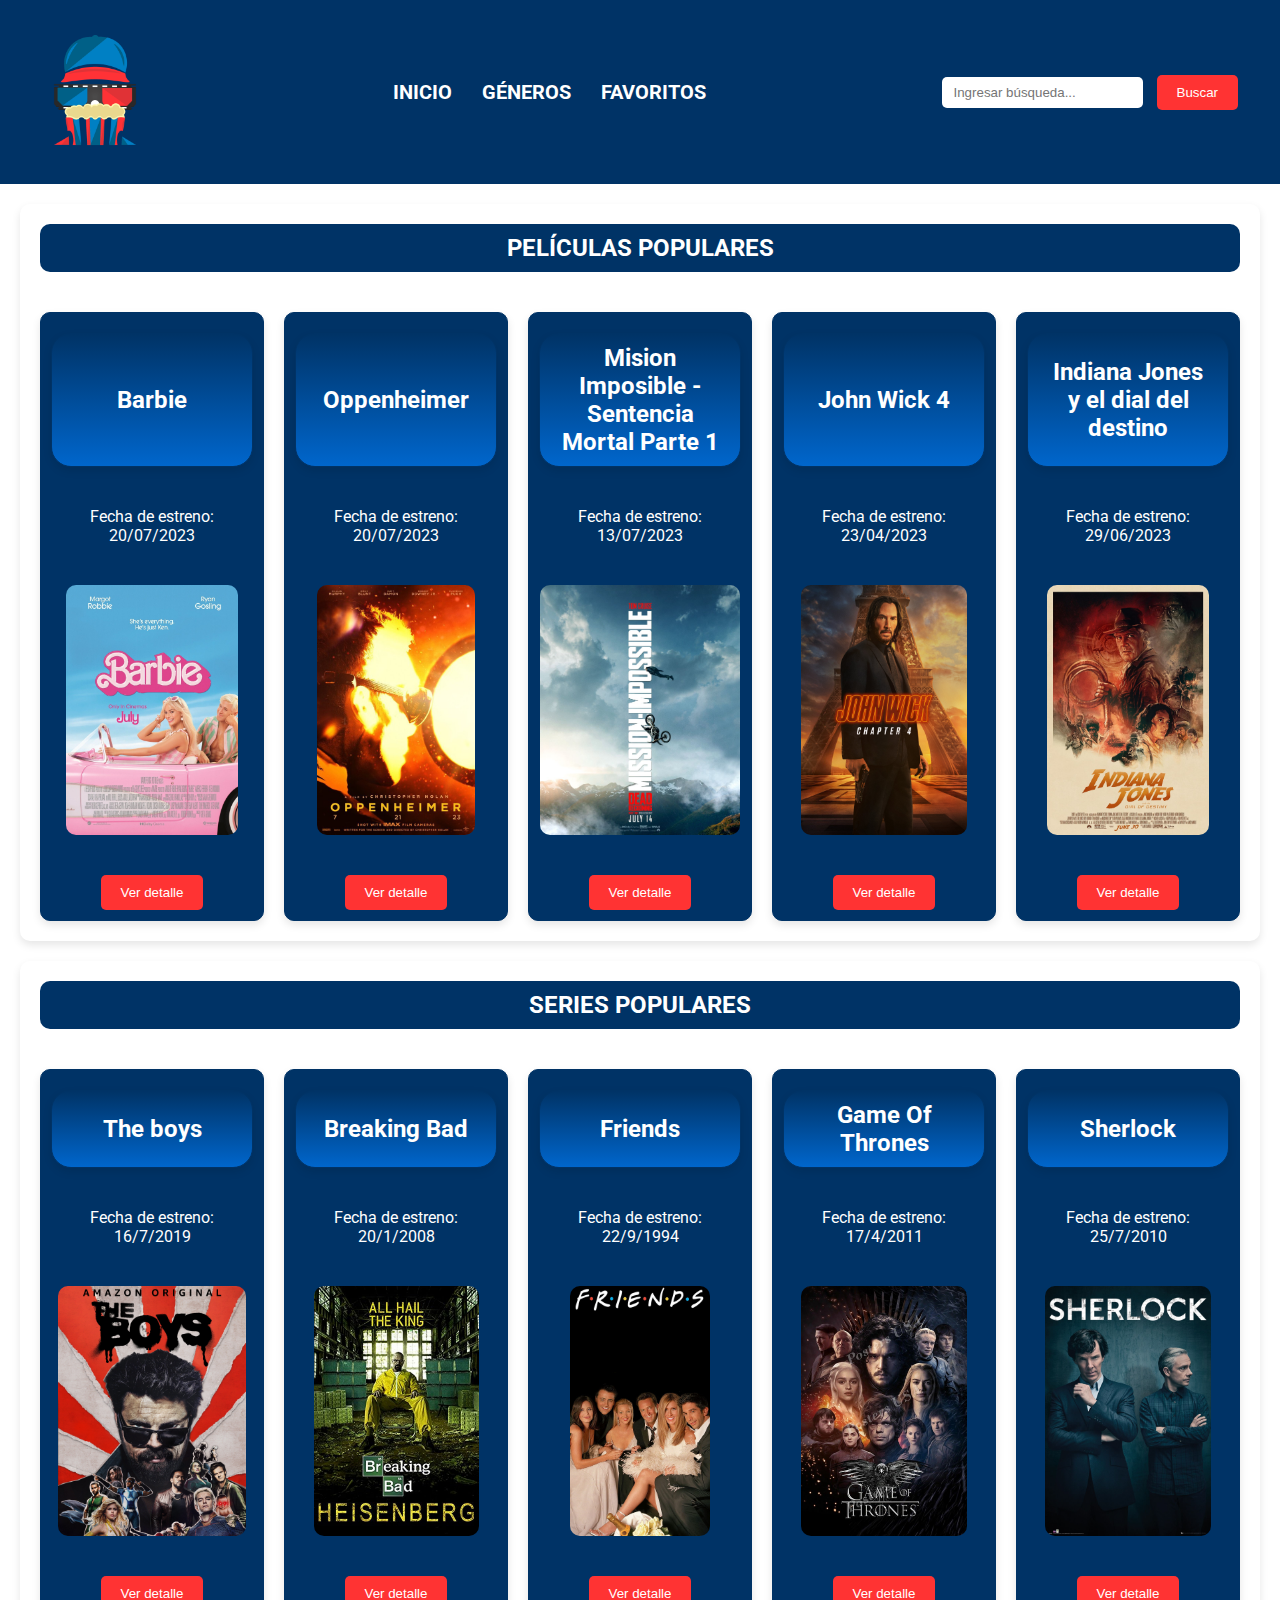
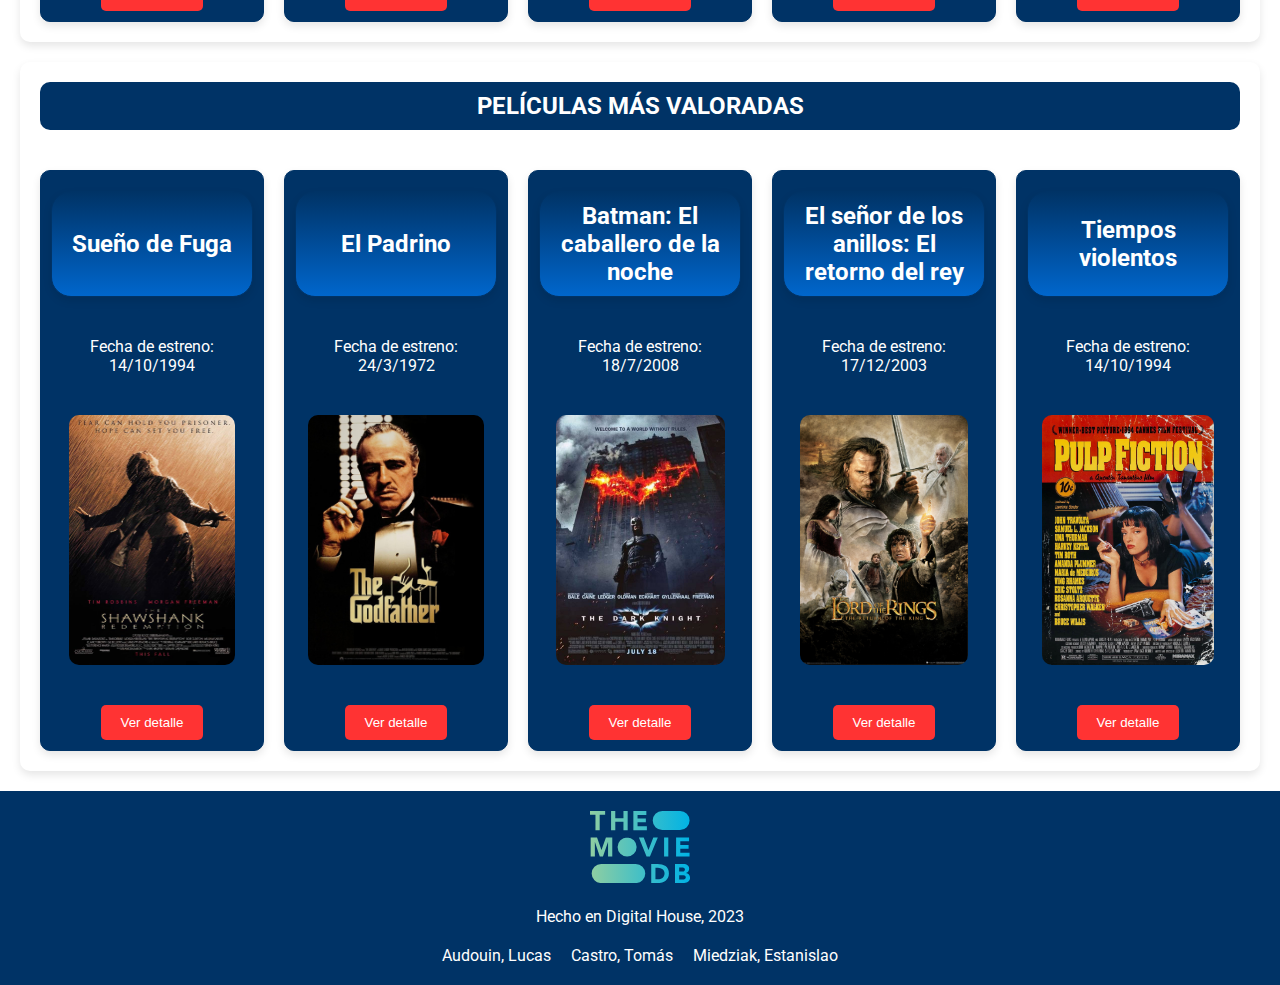
==== index.html @ f3db6121 "Meti el boton de busqueda adentro del form para que tenga funcionalidad" ====
<!DOCTYPE html>
<html lang="en">
<head>
    <meta charset="UTF-8">
    <meta name="viewport" content="width=device-width, initial-scale=1.0">
    <title>Inicio</title>
    <link rel="stylesheet" href="./css/styles.css">
    <link rel="preconnect" href="https://fonts.googleapis.com">
    <link rel="preconnect" href="https://fonts.gstatic.com" crossorigin>
    <link href="https://fonts.googleapis.com/css2?family=Arvo&family=Handjet&family=Open+Sans&family=Raleway:wght@400;700&family=Roboto:wght@300&family=Work+Sans&display=swap" rel="stylesheet">
    <link rel="preconnect" href="https://fonts.googleapis.com">
    <link rel="preconnect" href="https://fonts.gstatic.com" crossorigin>
    <link href="https://fonts.googleapis.com/css2?family=Arvo&family=Handjet&family=Open+Sans&family=Raleway:wght@400;700&family=Roboto:wght@300;700&family=Work+Sans&display=swap" rel="stylesheet">
</head>
<body>
    <header>
        <div class="encabezado">
            <div class="logo">
                <img src="./img/logolentes3d.png" alt="logo">
            </div>
            <div class="menu">
                <ul class="navegador">
                    <li><a href="index.html" class="categoria">INICIO</a></li>
                    <li><a href="genres.html" class="categoria">GÉNEROS</a></li>
                    <li><a href="favorite.html" class="categoria">FAVORITOS</a></li>
                </ul>
            </div>
            <div class="barrabusqueda">
                <form action="search-results.html"><input type="text" name="busqueda" placeholder="Ingresar búsqueda...">
                    <button type="submit" class="boton">Buscar</button>
                </form>
            </div>
        </div>
    </header>
    <main>
        <div class="contenedormain">
            <div class="box">
                <h2>PELÍCULAS POPULARES</h2>
                <div class="container">
                <article class="peli one">
                    <h3 class="titulo peli">Barbie</h3>
                    <p>Fecha de estreno: 20/07/2023</p>
                    <img src="./img/barbie poster.jpg" alt="Barbie" class="pelimg">
                    <a href="detail-movie.html"><button type="submit" class="boton">Ver detalle</button></a>
                </article>
                <article class="peli two">
                    <h3 class="titulo peli">Oppenheimer</h3>
                    <p>Fecha de estreno: 20/07/2023</p>
                    <img src="./img/oppenheimer.jpeg" alt="Oppenheimer" class="pelimg">
                    <a href="detail-movie.html"><button type="submit" class="boton">Ver detalle</button></a>
                </article>
                <article class="peli three">
                    <h3 class="titulo peli">Mision Imposible - Sentencia Mortal Parte 1</h3>
                    <p>Fecha de estreno: 13/07/2023</p>
                    <img src="./img/mision imposible.jpg" alt="Mision Imposible" class="pelimg">
                    <a href="detail-movie.html"><button type="submit" class="boton">Ver detalle</button></a>
                </article>
                <article class="peli four">
                    <h3 class="titulo peli">John Wick 4</h3>
                    <p>Fecha de estreno: 23/04/2023</p>
                    <img src="./img/john wick 4.jpg" alt="John Wick" class="pelimg">
                    <a href="detail-movie.html"><button type="submit" class="boton">Ver detalle</button></a>
                </article>
                <article class="peli five">
                    <h3 class="titulo peli">Indiana Jones y el dial del destino</h3>
                    <p>Fecha de estreno: 29/06/2023</p>
                    <img src="./img/indy jpd.jpg" alt="Indiana Jones" class="pelimg">
                    <a href="detail-movie.html"><button type="submit" class="boton">Ver detalle</button></a>
                </article>
                </div>
            </div>

            <div class="box">
                <h2>SERIES POPULARES</h2>
                <div class="container">
                <article class="serie one">
                    <h3 class="titulo serie">The boys </h3>
                    <p>Fecha de estreno: 16/7/2019</p>
                    <img src="./img/the_boys.jpg" alt="The Boys" class="pelimg">
                    <a href="detail-movie.html"><button type="submit" class="boton">Ver detalle</button></a>
                </article>
                <article class="serie two">
                    <h3 class="titulo serie">Breaking Bad</h3>
                    <p>Fecha de estreno: 20/1/2008</p>
                    <img src="./img/breaking_bad.jpg" alt="Breaking Bad" class="pelimg">
                    <a href="detail-serie.html"><button type="submit" class="boton">Ver detalle</button></a>
                </article>
                <article class="serie three">
                    <h3 class="titulo serie">Friends</h3>
                    <p>Fecha de estreno: 22/9/1994</p>
                    <img src="./img/friends.jpg" alt="Friends" class="pelimg">
                    <a href="detail-serie.html"><button type="submit" class="boton">Ver detalle</button></a>
                </article>
                <article class="serie four">
                    <h3 class="titulo serie">Game Of Thrones</h3>
                    <p>Fecha de estreno: 17/4/2011</p>
                    <img src="./img/game_of_thrones.jpg" alt="Game Of Thrones" class="pelimg">
                    <a href="detail-serie.html"><button type="submit" class="boton">Ver detalle</button></a>
                </article>
                <article class="serie five">
                    <h3 class="titulo serie">Sherlock</h3>
                    <p>Fecha de estreno: 25/7/2010</p>
                    <img src="./img/sherlock.jpg" alt="Sherlock" class="pelimg">
                    <a href="detail-serie.html"><button type="submit" class="boton">Ver detalle</button></a>
                </article>
                </div>
            </div>
            <div class="box pvaloradas">
                <h2>PELÍCULAS MÁS VALORADAS</h2>
                <div class="container">
                <article class="peli one">
                    <h3 class="titulo peli">Sueño de Fuga</h3>
                    <p>Fecha de estreno: 14/10/1994</p>
                    <img src="./img/shawshank.jpg" alt="Sueño de Fuga" class="pelimg">
                    <a href="detail-movie.html"><button type="submit" class="boton">Ver detalle</button></a>
                </article>
                <article class="peli two">
                    <h3 class="titulo peli">El Padrino</h3>
                    <p>Fecha de estreno: 24/3/1972</p>
                    <img src="./img/godfather.jpg" alt="El Padrino" class="pelimg">
                    <a href="detail-movie.html"><button type="submit" class="boton">Ver detalle</button></a>
                </article>
                <article class="peli three">
                    <h3 class="titulo peli">Batman: El caballero de la noche</h3>
                    <p>Fecha de estreno: 18/7/2008</p>
                    <img src="./img/batman_.jpg" alt="Batman: El caballero de la noche" class="pelimg">
                    <a href="detail-movie.html"><button type="submit" class="boton">Ver detalle</button></a>
                </article>
                <article class="peli four">
                    <h3 class="titulo peli">El señor de los anillos: El retorno del rey</h3>
                    <p>Fecha de estreno: 17/12/2003</p>
                    <img src="./img/the-lord-of-the-rings.jpg" alt="El señor de los anillos: El retorno del rey" class="pelimg">
                    <a href="detail-movie.html"><button type="submit" class="boton">Ver detalle</button></a>
                </article>
                <article class="peli five">
                    <h3 class="titulo peli">Tiempos violentos</h3>
                    <p>Fecha de estreno: 14/10/1994</p>
                    <img src="./img/pulp fiction.jpg" alt="Tiempos Violentos" class="pelimg">
                    <a href="detail-movie.html"><button type="submit" class="boton">Ver detalle</button></a>
                </article>
                </div>
            </div>
        </div>
    </main>
    <footer>
        <div class="contenedorfooter">
            <svg width="100" xmlns="http://www.w3.org/2000/svg" xmlns:xlink="http://www.w3.org/1999/xlink" viewBox="0 0 185.04 133.4">
                <defs><style>.cls-1{fill:url(#linear-gradient);}</style><linearGradient id="linear-gradient" y1="66.7" x2="185.04" y2="66.7" gradientUnits="userSpaceOnUse"><stop offset="0" stop-color="#90cea1"/><stop offset="0.56" stop-color="#3cbec9"/><stop offset="1" stop-color="#00b3e5"/></linearGradient></defs><title>Asset 4</title><g id="Layer_2" data-name="Layer 2"><g id="Layer_1-2" data-name="Layer 1"><path class="cls-1" d="M51.06,66.7h0A17.67,17.67,0,0,1,68.73,49h-.1A17.67,17.67,0,0,1,86.3,66.7h0A17.67,17.67,0,0,1,68.63,84.37h.1A17.67,17.67,0,0,1,51.06,66.7Zm82.67-31.33h32.9A17.67,17.67,0,0,0,184.3,17.7h0A17.67,17.67,0,0,0,166.63,0h-32.9A17.67,17.67,0,0,0,116.06,17.7h0A17.67,17.67,0,0,0,133.73,35.37Zm-113,98h63.9A17.67,17.67,0,0,0,102.3,115.7h0A17.67,17.67,0,0,0,84.63,98H20.73A17.67,17.67,0,0,0,3.06,115.7h0A17.67,17.67,0,0,0,20.73,133.37Zm83.92-49h6.25L125.5,49h-8.35l-8.9,23.2h-.1L99.4,49H90.5Zm32.45,0h7.8V49h-7.8Zm22.2,0h24.95V77.2H167.1V70h15.35V62.8H167.1V56.2h16.25V49h-24ZM10.1,35.4h7.8V6.9H28V0H0V6.9H10.1ZM39,35.4h7.8V20.1H61.9V35.4h7.8V0H61.9V13.2H46.75V0H39Zm41.25,0h25V28.2H88V21h15.35V13.8H88V7.2h16.25V0h-24Zm-79,49H9V57.25h.1l9,27.15H24l9.3-27.15h.1V84.4h7.8V49H29.45l-8.2,23.1h-.1L13,49H1.2Zm112.09,49H126a24.59,24.59,0,0,0,7.56-1.15,19.52,19.52,0,0,0,6.35-3.37,16.37,16.37,0,0,0,4.37-5.5A16.91,16.91,0,0,0,146,115.8a18.5,18.5,0,0,0-1.68-8.25,15.1,15.1,0,0,0-4.52-5.53A18.55,18.55,0,0,0,133.07,99,33.54,33.54,0,0,0,125,98H113.29Zm7.81-28.2h4.6a17.43,17.43,0,0,1,4.67.62,11.68,11.68,0,0,1,3.88,1.88,9,9,0,0,1,2.62,3.18,9.87,9.87,0,0,1,1,4.52,11.92,11.92,0,0,1-1,5.08,8.69,8.69,0,0,1-2.67,3.34,10.87,10.87,0,0,1-4,1.83,21.57,21.57,0,0,1-5,.55H121.1Zm36.14,28.2h14.5a23.11,23.11,0,0,0,4.73-.5,13.38,13.38,0,0,0,4.27-1.65,9.42,9.42,0,0,0,3.1-3,8.52,8.52,0,0,0,1.2-4.68,9.16,9.16,0,0,0-.55-3.2,7.79,7.79,0,0,0-1.57-2.62,8.38,8.38,0,0,0-2.45-1.85,10,10,0,0,0-3.18-1v-.1a9.28,9.28,0,0,0,4.43-2.82,7.42,7.42,0,0,0,1.67-5,8.34,8.34,0,0,0-1.15-4.65,7.88,7.88,0,0,0-3-2.73,12.9,12.9,0,0,0-4.17-1.3,34.42,34.42,0,0,0-4.63-.32h-13.2Zm7.8-28.8h5.3a10.79,10.79,0,0,1,1.85.17,5.77,5.77,0,0,1,1.7.58,3.33,3.33,0,0,1,1.23,1.13,3.22,3.22,0,0,1,.47,1.82,3.63,3.63,0,0,1-.42,1.8,3.34,3.34,0,0,1-1.13,1.2,4.78,4.78,0,0,1-1.57.65,8.16,8.16,0,0,1-1.78.2H165Zm0,14.15h5.9a15.12,15.12,0,0,1,2.05.15,7.83,7.83,0,0,1,2,.55,4,4,0,0,1,1.58,1.17,3.13,3.13,0,0,1,.62,2,3.71,3.71,0,0,1-.47,1.95,4,4,0,0,1-1.23,1.3,4.78,4.78,0,0,1-1.67.7,8.91,8.91,0,0,1-1.83.2h-7Z"/>
            </svg>
            <p>Hecho en Digital House, 2023</p>
            <ul>
                <li>Audouin, Lucas</li>
                <li>Castro, Tomás</li>            
                <li>Miedziak, Estanislao</li>
            </ul>
        </div>
    </footer>
</body>
</html>
---- css/styles.css ----
*{
    box-sizing: border-box;
    margin: 0;
    padding: 0;
}

body{
    font-family: 'Roboto', sans-serif;
    color: white;
}

/* Formato para todo el header */

header .encabezado{
    display: flex;
    justify-content: space-between;
    align-items: center;
    padding: 15px 20px;
    background-color: #003366;
    color: white;
}

.logo img {
    max-width: 150px;
}

.menu .navegador{
    list-style: none;
    display: flex;
}

.menu .navegador li{
    margin: 0 15px;
}

.menu .navegador li .categoria{
    text-decoration: none;
    color: white;
    font-weight: bold;
    font-size: 20px;
    transition: color 0.3s;
}

.menu .navegador li .categoria:hover{
    color: #ff3333;
}

.barrabusqueda {
    display: flex;
    align-items: center;
    padding: 8px 12px;
    margin-right: 10px;
    border: none;
    border-radius: 5px;
}

.barrabusqueda input[type="text"] {
    padding: 8px 12px;
    margin-right: 10px;
    border: none;
    border-radius: 5px;
}

.boton {
    background-color: #ff3333;
    color: white;
    border: none;
    padding: 10px 20px;
    border-radius: 5px;
    cursor: pointer;
}

/* Formato para footer */

footer .contenedorfooter {
    padding: 20px;
    background-color: #003366;
    color: white;
    text-align: center;
}

footer p {
    margin-top: 20px
}

footer ul {
    list-style: none;
    display: flex;
    justify-content: center;
    gap: 20px;
    margin-top: 20px;
}

/* Formato global para main y cajas en index, detail_movie, detail_serie */

main .contenedormain{
    display: flex;
    flex-direction: column;
    gap: 20px;
    padding: 20px;
    background-image: url(https://media3.giphy.com/media/TxVVB6PfWMjE4/giphy.gif?cid=ecf05e47gima5p0o8vpw0k1i1p6edce0pdyqu4infe6ss3w9&ep=v1_gifs_search&rid=giphy.gif&ct=g);
}

.box{
    display: flex;
    flex-direction: column;
    gap: 20px;
    border-radius: 10px;
    padding: 20px;
    box-shadow: 0 4px 8px rgba(0, 0, 0, 0.1);
}

.box .container {
    display: flex;
    flex-direction: row;
    gap: 20px;
    justify-content: center;
    flex-wrap: wrap;
}

.peli, .serie{
    flex: 1;
    min-width: 200px;
    background-color: #003366;
    border-radius: 10px;
    padding: 10px;
    box-shadow: 0 4px 8px rgba(0, 0, 0, 0.1);
    text-align: center;
    border: #003366 solid 1px;
}

a{
    text-decoration: none;
}

.box h2{
    background-color: #003366;
    color: #ffffff;
    padding: 10px 20px;
    border-radius: 10px;
    text-align: center;
    margin-bottom: 20px;
    margin-top: 0;    
}

.peli, .serie {
    display: flex;
    flex-direction: column;
    gap: 20px;
    align-items: center;
    color: white;
}

.peli p, .serie p {
    text-align: center;
    margin-top: 10px;
}

.pelimg, .serieimg {
    max-width: 100%;
    max-height: 250px;
    display: block;
    margin: 20px auto;
    border-radius: 10px;
}

.titulo{
    font-size: 24px;  
    color: #ffffff; 
    padding: 10px 20px;  
    background: linear-gradient(to bottom, #003366, #0066cc);  
    border-radius: 20px;  
    box-shadow: 0 4px 8px rgba(0, 0, 0, 0.1);  
    width: 100%;  
    justify-content: center;
    text-align: center;  
    margin: 10px 0;
}

/* Para detail-movie.html y detail-serie.html */

.box .detail_title{
    background-color: #003366;
    color: white;
    padding: 10px 20px;
    border-radius: 10px;
    text-align: center;
    font-size: 29px;
    margin-bottom: 10px;
    box-shadow: 0 4px 15px rgba(0, 0, 0, 0.15);
}

.detail_img{
    max-width: 100%;
    max-height: 500px;
    display: flex;
    flex-direction: column;
    margin: 20px auto;
    border-radius: 10px;
    box-shadow: 0 4px 15px rgba(0, 0, 0, 0.15);
}

.detail_article{
    display: flex;
    position: relative;
    gap: 20px;
    align-items: center;
    margin: 0 auto;
    max-width: 1200px;
}

.add_fav{
    background-color: #ff3333;
    color: white;
    padding: 5px;
    position: absolute;
    top: 10px;
    right: 10px;
    text-decoration: none;
    border-radius: 5px;
}

.details{
    display: flex;
    flex-direction: column;
    gap: 5px;
    padding: 20px;
    background: rgba(0, 51, 102, 0.8);
    border-radius: 10px;
    color: white;
}

.details li{
    margin: 20px 0;
    font-weight: 500;
    padding-left: 15px;
    list-style-type: none;
}

.details a{
    text-decoration: none;
    color: red;
}

/* Para genres.html */

main .contenedorgeneros{
    display: flex;
    gap: 20px;
    padding: 20px;
    justify-content: space-between;
    background-image: url(https://media3.giphy.com/media/TxVVB6PfWMjE4/giphy.gif?cid=ecf05e47gima5p0o8vpw0k1i1p6edce0pdyqu4infe6ss3w9&ep=v1_gifs_search&rid=giphy.gif&ct=g);
}

.gpeli, .gserie{
    background-color: #003366;
    border-radius: 10px;
    padding: 10px;
    box-shadow: 0 4px 8px rgba(0, 0, 0, 0.1); 
    text-align: center;
    border: #003366 solid 1px;
    color: white;
    margin-bottom: 20px;
}

.box-g{
    display: flex;
    flex-direction: column;
    gap: 20px;
    border-radius: 10px;
    padding: 20px;
    box-shadow: 0 4px 8px rgba(0, 0, 0, 0.1);
}

@media(max-width: 648px) {
    header .encabezado {
        flex-direction: column;
        text-align: center;
        padding: 10px;
    }

    header .encabezado img {
        margin-top: 20px;
    }

    .menu .navegador {
        flex-direction: column;
        align-items: center;
        padding: 0;
    }

    .menu .navegador li {
        width: 100%;
        margin: 6px 0;
        padding: 0;
        text-align: center;
    }

    .barrabusqueda {
        width: 100%;
        margin: 7px 0;
    }

    .barrabusqueda input[type="text"] {
        width: 280px;
        margin: 0 auto; 
    }

    main .contenedormain, main .contenedorgeneros {
        padding: 8px;
    }

    .box, .box-g {
        flex-direction: column;
        align-items: center;
        padding: 9px;
    }

    .peli, .serie {
        width: 260px;
        margin: 6px 0;
    }

    .detail_img {
        align-self: center;
        margin: 10px 0;
        margin-right: 0; 
    }

    .detail_article {
        flex-direction: column;
        width: 325px; 
        margin-left: 25px;
    }

    .add_fav {
        position: static;
        margin: 7px 0;
        display: block;
        padding: 5px;
        width: 58%; 
        text-align: center;
    }
}
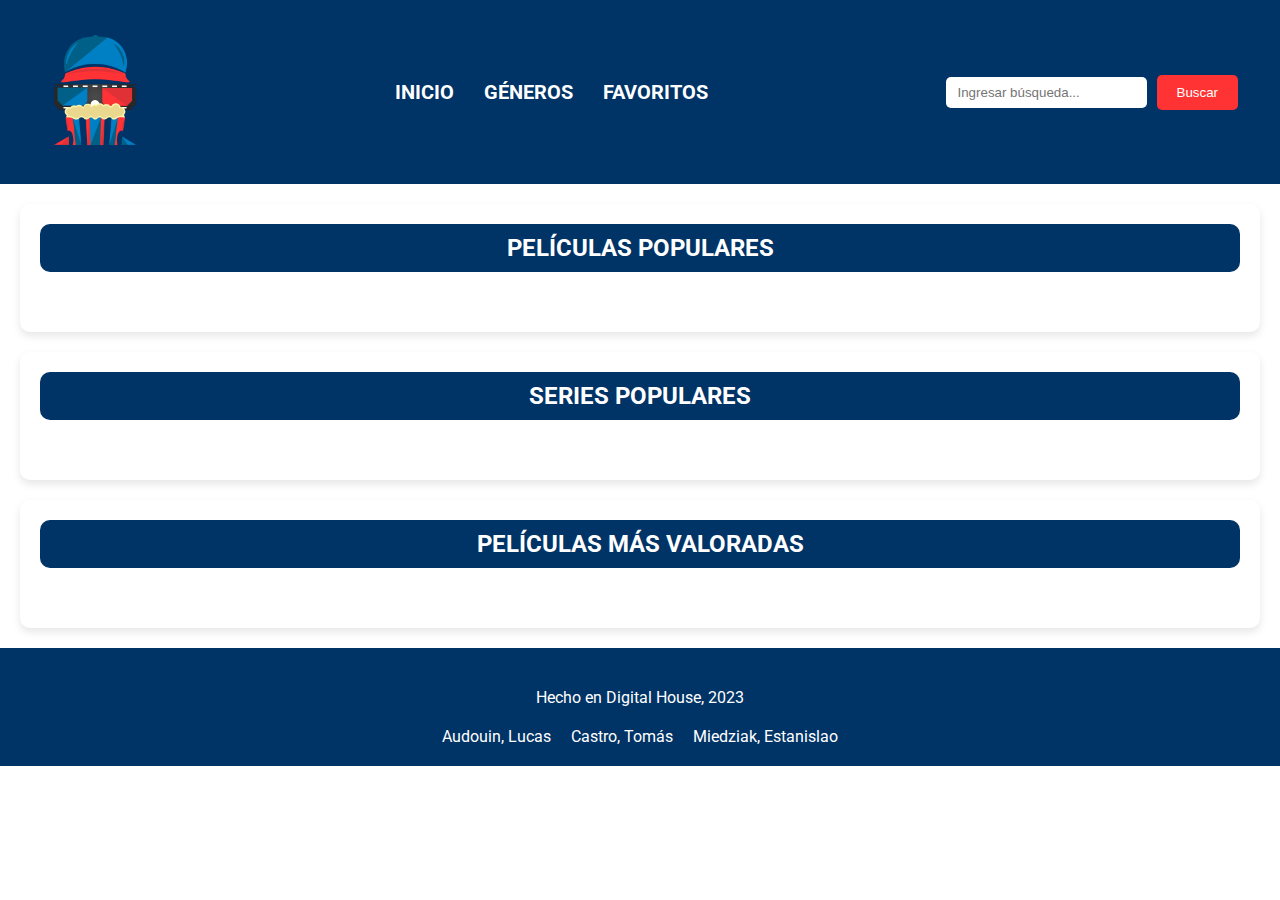
==== commit 74603012: "Adapto index para poder trabajar con javascript, vinculo js" ====
--- a/index.html
+++ b/index.html
@@ -3,7 +3,7 @@
 <head>
     <meta charset="UTF-8">
     <meta name="viewport" content="width=device-width, initial-scale=1.0">
-    <title>Inicio</title>
+    <title>Document</title>
     <link rel="stylesheet" href="./css/styles.css">
     <link rel="preconnect" href="https://fonts.googleapis.com">
     <link rel="preconnect" href="https://fonts.gstatic.com" crossorigin>
@@ -26,9 +26,8 @@
                 </ul>
             </div>
             <div class="barrabusqueda">
-                <form action="search-results.html"><input type="text" name="busqueda" placeholder="Ingresar búsqueda...">
-                    <button type="submit" class="boton">Buscar</button>
-                </form>
+                <form action="search-results.html"><input type="text" name="busqueda" placeholder="Ingresar búsqueda..."></form>
+                <button type="submit" class="boton">Buscar</button>
             </div>
         </div>
     </header>
@@ -36,8 +35,8 @@
         <div class="contenedormain">
             <div class="box">
                 <h2>PELÍCULAS POPULARES</h2>
-                <div class="container">
-                <article class="peli one">
+                <div class="container" id="ppopu">
+                <!-- <article class="peli one">
                     <h3 class="titulo peli">Barbie</h3>
                     <p>Fecha de estreno: 20/07/2023</p>
                     <img src="./img/barbie poster.jpg" alt="Barbie" class="pelimg">
@@ -66,14 +65,14 @@
                     <p>Fecha de estreno: 29/06/2023</p>
                     <img src="./img/indy jpd.jpg" alt="Indiana Jones" class="pelimg">
                     <a href="detail-movie.html"><button type="submit" class="boton">Ver detalle</button></a>
-                </article>
+                </article> -->
                 </div>
             </div>
 
             <div class="box">
                 <h2>SERIES POPULARES</h2>
-                <div class="container">
-                <article class="serie one">
+                <div class="container" id="spopu">
+                <!-- <article class="serie one">
                     <h3 class="titulo serie">The boys </h3>
                     <p>Fecha de estreno: 16/7/2019</p>
                     <img src="./img/the_boys.jpg" alt="The Boys" class="pelimg">
@@ -102,13 +101,13 @@
                     <p>Fecha de estreno: 25/7/2010</p>
                     <img src="./img/sherlock.jpg" alt="Sherlock" class="pelimg">
                     <a href="detail-serie.html"><button type="submit" class="boton">Ver detalle</button></a>
-                </article>
+                </article> -->
                 </div>
             </div>
             <div class="box pvaloradas">
                 <h2>PELÍCULAS MÁS VALORADAS</h2>
                 <div class="container">
-                <article class="peli one">
+                <!-- <article class="peli one">
                     <h3 class="titulo peli">Sueño de Fuga</h3>
                     <p>Fecha de estreno: 14/10/1994</p>
                     <img src="./img/shawshank.jpg" alt="Sueño de Fuga" class="pelimg">
@@ -137,16 +136,13 @@
                     <p>Fecha de estreno: 14/10/1994</p>
                     <img src="./img/pulp fiction.jpg" alt="Tiempos Violentos" class="pelimg">
                     <a href="detail-movie.html"><button type="submit" class="boton">Ver detalle</button></a>
-                </article>
+                </article> -->
                 </div>
             </div>
         </div>
     </main>
     <footer>
         <div class="contenedorfooter">
-            <svg width="100" xmlns="http://www.w3.org/2000/svg" xmlns:xlink="http://www.w3.org/1999/xlink" viewBox="0 0 185.04 133.4">
-                <defs><style>.cls-1{fill:url(#linear-gradient);}</style><linearGradient id="linear-gradient" y1="66.7" x2="185.04" y2="66.7" gradientUnits="userSpaceOnUse"><stop offset="0" stop-color="#90cea1"/><stop offset="0.56" stop-color="#3cbec9"/><stop offset="1" stop-color="#00b3e5"/></linearGradient></defs><title>Asset 4</title><g id="Layer_2" data-name="Layer 2"><g id="Layer_1-2" data-name="Layer 1"><path class="cls-1" d="M51.06,66.7h0A17.67,17.67,0,0,1,68.73,49h-.1A17.67,17.67,0,0,1,86.3,66.7h0A17.67,17.67,0,0,1,68.63,84.37h.1A17.67,17.67,0,0,1,51.06,66.7Zm82.67-31.33h32.9A17.67,17.67,0,0,0,184.3,17.7h0A17.67,17.67,0,0,0,166.63,0h-32.9A17.67,17.67,0,0,0,116.06,17.7h0A17.67,17.67,0,0,0,133.73,35.37Zm-113,98h63.9A17.67,17.67,0,0,0,102.3,115.7h0A17.67,17.67,0,0,0,84.63,98H20.73A17.67,17.67,0,0,0,3.06,115.7h0A17.67,17.67,0,0,0,20.73,133.37Zm83.92-49h6.25L125.5,49h-8.35l-8.9,23.2h-.1L99.4,49H90.5Zm32.45,0h7.8V49h-7.8Zm22.2,0h24.95V77.2H167.1V70h15.35V62.8H167.1V56.2h16.25V49h-24ZM10.1,35.4h7.8V6.9H28V0H0V6.9H10.1ZM39,35.4h7.8V20.1H61.9V35.4h7.8V0H61.9V13.2H46.75V0H39Zm41.25,0h25V28.2H88V21h15.35V13.8H88V7.2h16.25V0h-24Zm-79,49H9V57.25h.1l9,27.15H24l9.3-27.15h.1V84.4h7.8V49H29.45l-8.2,23.1h-.1L13,49H1.2Zm112.09,49H126a24.59,24.59,0,0,0,7.56-1.15,19.52,19.52,0,0,0,6.35-3.37,16.37,16.37,0,0,0,4.37-5.5A16.91,16.91,0,0,0,146,115.8a18.5,18.5,0,0,0-1.68-8.25,15.1,15.1,0,0,0-4.52-5.53A18.55,18.55,0,0,0,133.07,99,33.54,33.54,0,0,0,125,98H113.29Zm7.81-28.2h4.6a17.43,17.43,0,0,1,4.67.62,11.68,11.68,0,0,1,3.88,1.88,9,9,0,0,1,2.62,3.18,9.87,9.87,0,0,1,1,4.52,11.92,11.92,0,0,1-1,5.08,8.69,8.69,0,0,1-2.67,3.34,10.87,10.87,0,0,1-4,1.83,21.57,21.57,0,0,1-5,.55H121.1Zm36.14,28.2h14.5a23.11,23.11,0,0,0,4.73-.5,13.38,13.38,0,0,0,4.27-1.65,9.42,9.42,0,0,0,3.1-3,8.52,8.52,0,0,0,1.2-4.68,9.16,9.16,0,0,0-.55-3.2,7.79,7.79,0,0,0-1.57-2.62,8.38,8.38,0,0,0-2.45-1.85,10,10,0,0,0-3.18-1v-.1a9.28,9.28,0,0,0,4.43-2.82,7.42,7.42,0,0,0,1.67-5,8.34,8.34,0,0,0-1.15-4.65,7.88,7.88,0,0,0-3-2.73,12.9,12.9,0,0,0-4.17-1.3,34.42,34.42,0,0,0-4.63-.32h-13.2Zm7.8-28.8h5.3a10.79,10.79,0,0,1,1.85.17,5.77,5.77,0,0,1,1.7.58,3.33,3.33,0,0,1,1.23,1.13,3.22,3.22,0,0,1,.47,1.82,3.63,3.63,0,0,1-.42,1.8,3.34,3.34,0,0,1-1.13,1.2,4.78,4.78,0,0,1-1.57.65,8.16,8.16,0,0,1-1.78.2H165Zm0,14.15h5.9a15.12,15.12,0,0,1,2.05.15,7.83,7.83,0,0,1,2,.55,4,4,0,0,1,1.58,1.17,3.13,3.13,0,0,1,.62,2,3.71,3.71,0,0,1-.47,1.95,4,4,0,0,1-1.23,1.3,4.78,4.78,0,0,1-1.67.7,8.91,8.91,0,0,1-1.83.2h-7Z"/>
-            </svg>
             <p>Hecho en Digital House, 2023</p>
             <ul>
                 <li>Audouin, Lucas</li>
@@ -155,5 +151,6 @@
             </ul>
         </div>
     </footer>
+    <script src="./js/index.js"></script>
 </body>
 </html>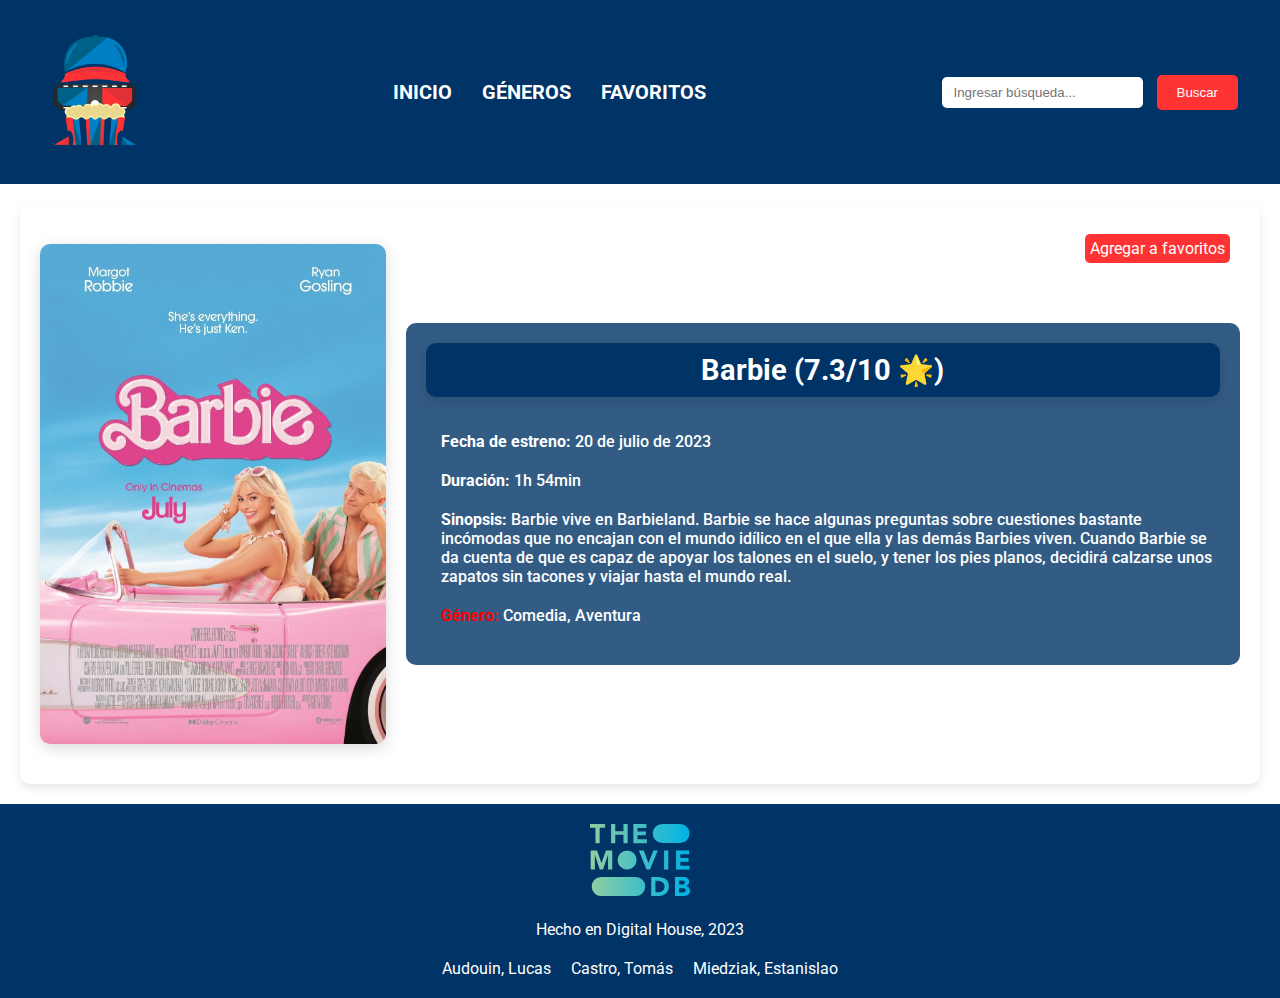
==== commit 927efc27: "Actualizo htmls" ====
--- a/index.html
+++ b/index.html
@@ -3,7 +3,7 @@
 <head>
     <meta charset="UTF-8">
     <meta name="viewport" content="width=device-width, initial-scale=1.0">
-    <title>Document</title>
+    <title>Información de película</title>
     <link rel="stylesheet" href="./css/styles.css">
     <link rel="preconnect" href="https://fonts.googleapis.com">
     <link rel="preconnect" href="https://fonts.gstatic.com" crossorigin>
@@ -26,123 +26,35 @@
                 </ul>
             </div>
             <div class="barrabusqueda">
-                <form action="search-results.html"><input type="text" name="busqueda" placeholder="Ingresar búsqueda..."></form>
-                <button type="submit" class="boton">Buscar</button>
+                <form action="search-results.html"><input type="text" name="busqueda" placeholder="Ingresar búsqueda...">
+                    <button type="submit" class="boton">Buscar</button>
+                </form>
             </div>
         </div>
     </header>
     <main>
-        <div class="contenedormain">
-            <div class="box">
-                <h2>PELÍCULAS POPULARES</h2>
-                <div class="container" id="ppopu">
-                <!-- <article class="peli one">
-                    <h3 class="titulo peli">Barbie</h3>
-                    <p>Fecha de estreno: 20/07/2023</p>
-                    <img src="./img/barbie poster.jpg" alt="Barbie" class="pelimg">
-                    <a href="detail-movie.html"><button type="submit" class="boton">Ver detalle</button></a>
-                </article>
-                <article class="peli two">
-                    <h3 class="titulo peli">Oppenheimer</h3>
-                    <p>Fecha de estreno: 20/07/2023</p>
-                    <img src="./img/oppenheimer.jpeg" alt="Oppenheimer" class="pelimg">
-                    <a href="detail-movie.html"><button type="submit" class="boton">Ver detalle</button></a>
-                </article>
-                <article class="peli three">
-                    <h3 class="titulo peli">Mision Imposible - Sentencia Mortal Parte 1</h3>
-                    <p>Fecha de estreno: 13/07/2023</p>
-                    <img src="./img/mision imposible.jpg" alt="Mision Imposible" class="pelimg">
-                    <a href="detail-movie.html"><button type="submit" class="boton">Ver detalle</button></a>
-                </article>
-                <article class="peli four">
-                    <h3 class="titulo peli">John Wick 4</h3>
-                    <p>Fecha de estreno: 23/04/2023</p>
-                    <img src="./img/john wick 4.jpg" alt="John Wick" class="pelimg">
-                    <a href="detail-movie.html"><button type="submit" class="boton">Ver detalle</button></a>
-                </article>
-                <article class="peli five">
-                    <h3 class="titulo peli">Indiana Jones y el dial del destino</h3>
-                    <p>Fecha de estreno: 29/06/2023</p>
-                    <img src="./img/indy jpd.jpg" alt="Indiana Jones" class="pelimg">
-                    <a href="detail-movie.html"><button type="submit" class="boton">Ver detalle</button></a>
-                </article> -->
-                </div>
-            </div>
-
-            <div class="box">
-                <h2>SERIES POPULARES</h2>
-                <div class="container" id="spopu">
-                <!-- <article class="serie one">
-                    <h3 class="titulo serie">The boys </h3>
-                    <p>Fecha de estreno: 16/7/2019</p>
-                    <img src="./img/the_boys.jpg" alt="The Boys" class="pelimg">
-                    <a href="detail-movie.html"><button type="submit" class="boton">Ver detalle</button></a>
-                </article>
-                <article class="serie two">
-                    <h3 class="titulo serie">Breaking Bad</h3>
-                    <p>Fecha de estreno: 20/1/2008</p>
-                    <img src="./img/breaking_bad.jpg" alt="Breaking Bad" class="pelimg">
-                    <a href="detail-serie.html"><button type="submit" class="boton">Ver detalle</button></a>
-                </article>
-                <article class="serie three">
-                    <h3 class="titulo serie">Friends</h3>
-                    <p>Fecha de estreno: 22/9/1994</p>
-                    <img src="./img/friends.jpg" alt="Friends" class="pelimg">
-                    <a href="detail-serie.html"><button type="submit" class="boton">Ver detalle</button></a>
-                </article>
-                <article class="serie four">
-                    <h3 class="titulo serie">Game Of Thrones</h3>
-                    <p>Fecha de estreno: 17/4/2011</p>
-                    <img src="./img/game_of_thrones.jpg" alt="Game Of Thrones" class="pelimg">
-                    <a href="detail-serie.html"><button type="submit" class="boton">Ver detalle</button></a>
-                </article>
-                <article class="serie five">
-                    <h3 class="titulo serie">Sherlock</h3>
-                    <p>Fecha de estreno: 25/7/2010</p>
-                    <img src="./img/sherlock.jpg" alt="Sherlock" class="pelimg">
-                    <a href="detail-serie.html"><button type="submit" class="boton">Ver detalle</button></a>
-                </article> -->
-                </div>
-            </div>
-            <div class="box pvaloradas">
-                <h2>PELÍCULAS MÁS VALORADAS</h2>
-                <div class="container">
-                <!-- <article class="peli one">
-                    <h3 class="titulo peli">Sueño de Fuga</h3>
-                    <p>Fecha de estreno: 14/10/1994</p>
-                    <img src="./img/shawshank.jpg" alt="Sueño de Fuga" class="pelimg">
-                    <a href="detail-movie.html"><button type="submit" class="boton">Ver detalle</button></a>
-                </article>
-                <article class="peli two">
-                    <h3 class="titulo peli">El Padrino</h3>
-                    <p>Fecha de estreno: 24/3/1972</p>
-                    <img src="./img/godfather.jpg" alt="El Padrino" class="pelimg">
-                    <a href="detail-movie.html"><button type="submit" class="boton">Ver detalle</button></a>
-                </article>
-                <article class="peli three">
-                    <h3 class="titulo peli">Batman: El caballero de la noche</h3>
-                    <p>Fecha de estreno: 18/7/2008</p>
-                    <img src="./img/batman_.jpg" alt="Batman: El caballero de la noche" class="pelimg">
-                    <a href="detail-movie.html"><button type="submit" class="boton">Ver detalle</button></a>
-                </article>
-                <article class="peli four">
-                    <h3 class="titulo peli">El señor de los anillos: El retorno del rey</h3>
-                    <p>Fecha de estreno: 17/12/2003</p>
-                    <img src="./img/the-lord-of-the-rings.jpg" alt="El señor de los anillos: El retorno del rey" class="pelimg">
-                    <a href="detail-movie.html"><button type="submit" class="boton">Ver detalle</button></a>
-                </article>
-                <article class="peli five">
-                    <h3 class="titulo peli">Tiempos violentos</h3>
-                    <p>Fecha de estreno: 14/10/1994</p>
-                    <img src="./img/pulp fiction.jpg" alt="Tiempos Violentos" class="pelimg">
-                    <a href="detail-movie.html"><button type="submit" class="boton">Ver detalle</button></a>
-                </article> -->
-                </div>
-            </div>
-        </div>
+    <div class="contenedormain">
+        <div class="box">
+            <article class="detail_article">
+                <a href="favorite.html" class="add_fav">Agregar a favoritos</a>
+                <img src="./img/barbie poster.jpg" alt="Portada" class="detail_img">
+                <div class="details">
+                    <h2 class="detail_title">Barbie (7.3/10 🌟)</h2>
+                    <ul>
+                        <li><b>Fecha de estreno:</b> 20 de julio de 2023</li>
+                        <li><b>Duración:</b> 1h 54min</li>
+                        <li><b>Sinopsis:</b> Barbie vive en Barbieland. Barbie se hace algunas preguntas sobre cuestiones bastante incómodas que no encajan con el mundo idílico en el que ella y las demás Barbies viven. Cuando Barbie se da cuenta de que es capaz de apoyar los talones en el suelo, y tener los pies planos, decidirá calzarse unos zapatos sin tacones y viajar hasta el mundo real.</li>
+                        <li><a href="genres.html"><b>Género:</b></a> Comedia, Aventura</li>
+                    </ul>
+            </article>
+        </div>  
+    </div>
     </main>
     <footer>
         <div class="contenedorfooter">
+            <svg width="100" xmlns="http://www.w3.org/2000/svg" xmlns:xlink="http://www.w3.org/1999/xlink" viewBox="0 0 185.04 133.4">
+                <defs><style>.cls-1{fill:url(#linear-gradient);}</style><linearGradient id="linear-gradient" y1="66.7" x2="185.04" y2="66.7" gradientUnits="userSpaceOnUse"><stop offset="0" stop-color="#90cea1"/><stop offset="0.56" stop-color="#3cbec9"/><stop offset="1" stop-color="#00b3e5"/></linearGradient></defs><title>Asset 4</title><g id="Layer_2" data-name="Layer 2"><g id="Layer_1-2" data-name="Layer 1"><path class="cls-1" d="M51.06,66.7h0A17.67,17.67,0,0,1,68.73,49h-.1A17.67,17.67,0,0,1,86.3,66.7h0A17.67,17.67,0,0,1,68.63,84.37h.1A17.67,17.67,0,0,1,51.06,66.7Zm82.67-31.33h32.9A17.67,17.67,0,0,0,184.3,17.7h0A17.67,17.67,0,0,0,166.63,0h-32.9A17.67,17.67,0,0,0,116.06,17.7h0A17.67,17.67,0,0,0,133.73,35.37Zm-113,98h63.9A17.67,17.67,0,0,0,102.3,115.7h0A17.67,17.67,0,0,0,84.63,98H20.73A17.67,17.67,0,0,0,3.06,115.7h0A17.67,17.67,0,0,0,20.73,133.37Zm83.92-49h6.25L125.5,49h-8.35l-8.9,23.2h-.1L99.4,49H90.5Zm32.45,0h7.8V49h-7.8Zm22.2,0h24.95V77.2H167.1V70h15.35V62.8H167.1V56.2h16.25V49h-24ZM10.1,35.4h7.8V6.9H28V0H0V6.9H10.1ZM39,35.4h7.8V20.1H61.9V35.4h7.8V0H61.9V13.2H46.75V0H39Zm41.25,0h25V28.2H88V21h15.35V13.8H88V7.2h16.25V0h-24Zm-79,49H9V57.25h.1l9,27.15H24l9.3-27.15h.1V84.4h7.8V49H29.45l-8.2,23.1h-.1L13,49H1.2Zm112.09,49H126a24.59,24.59,0,0,0,7.56-1.15,19.52,19.52,0,0,0,6.35-3.37,16.37,16.37,0,0,0,4.37-5.5A16.91,16.91,0,0,0,146,115.8a18.5,18.5,0,0,0-1.68-8.25,15.1,15.1,0,0,0-4.52-5.53A18.55,18.55,0,0,0,133.07,99,33.54,33.54,0,0,0,125,98H113.29Zm7.81-28.2h4.6a17.43,17.43,0,0,1,4.67.62,11.68,11.68,0,0,1,3.88,1.88,9,9,0,0,1,2.62,3.18,9.87,9.87,0,0,1,1,4.52,11.92,11.92,0,0,1-1,5.08,8.69,8.69,0,0,1-2.67,3.34,10.87,10.87,0,0,1-4,1.83,21.57,21.57,0,0,1-5,.55H121.1Zm36.14,28.2h14.5a23.11,23.11,0,0,0,4.73-.5,13.38,13.38,0,0,0,4.27-1.65,9.42,9.42,0,0,0,3.1-3,8.52,8.52,0,0,0,1.2-4.68,9.16,9.16,0,0,0-.55-3.2,7.79,7.79,0,0,0-1.57-2.62,8.38,8.38,0,0,0-2.45-1.85,10,10,0,0,0-3.18-1v-.1a9.28,9.28,0,0,0,4.43-2.82,7.42,7.42,0,0,0,1.67-5,8.34,8.34,0,0,0-1.15-4.65,7.88,7.88,0,0,0-3-2.73,12.9,12.9,0,0,0-4.17-1.3,34.42,34.42,0,0,0-4.63-.32h-13.2Zm7.8-28.8h5.3a10.79,10.79,0,0,1,1.85.17,5.77,5.77,0,0,1,1.7.58,3.33,3.33,0,0,1,1.23,1.13,3.22,3.22,0,0,1,.47,1.82,3.63,3.63,0,0,1-.42,1.8,3.34,3.34,0,0,1-1.13,1.2,4.78,4.78,0,0,1-1.57.65,8.16,8.16,0,0,1-1.78.2H165Zm0,14.15h5.9a15.12,15.12,0,0,1,2.05.15,7.83,7.83,0,0,1,2,.55,4,4,0,0,1,1.58,1.17,3.13,3.13,0,0,1,.62,2,3.71,3.71,0,0,1-.47,1.95,4,4,0,0,1-1.23,1.3,4.78,4.78,0,0,1-1.67.7,8.91,8.91,0,0,1-1.83.2h-7Z"/>
+            </svg>
             <p>Hecho en Digital House, 2023</p>
             <ul>
                 <li>Audouin, Lucas</li>
@@ -151,6 +63,5 @@
             </ul>
         </div>
     </footer>
-    <script src="./js/index.js"></script>
 </body>
 </html>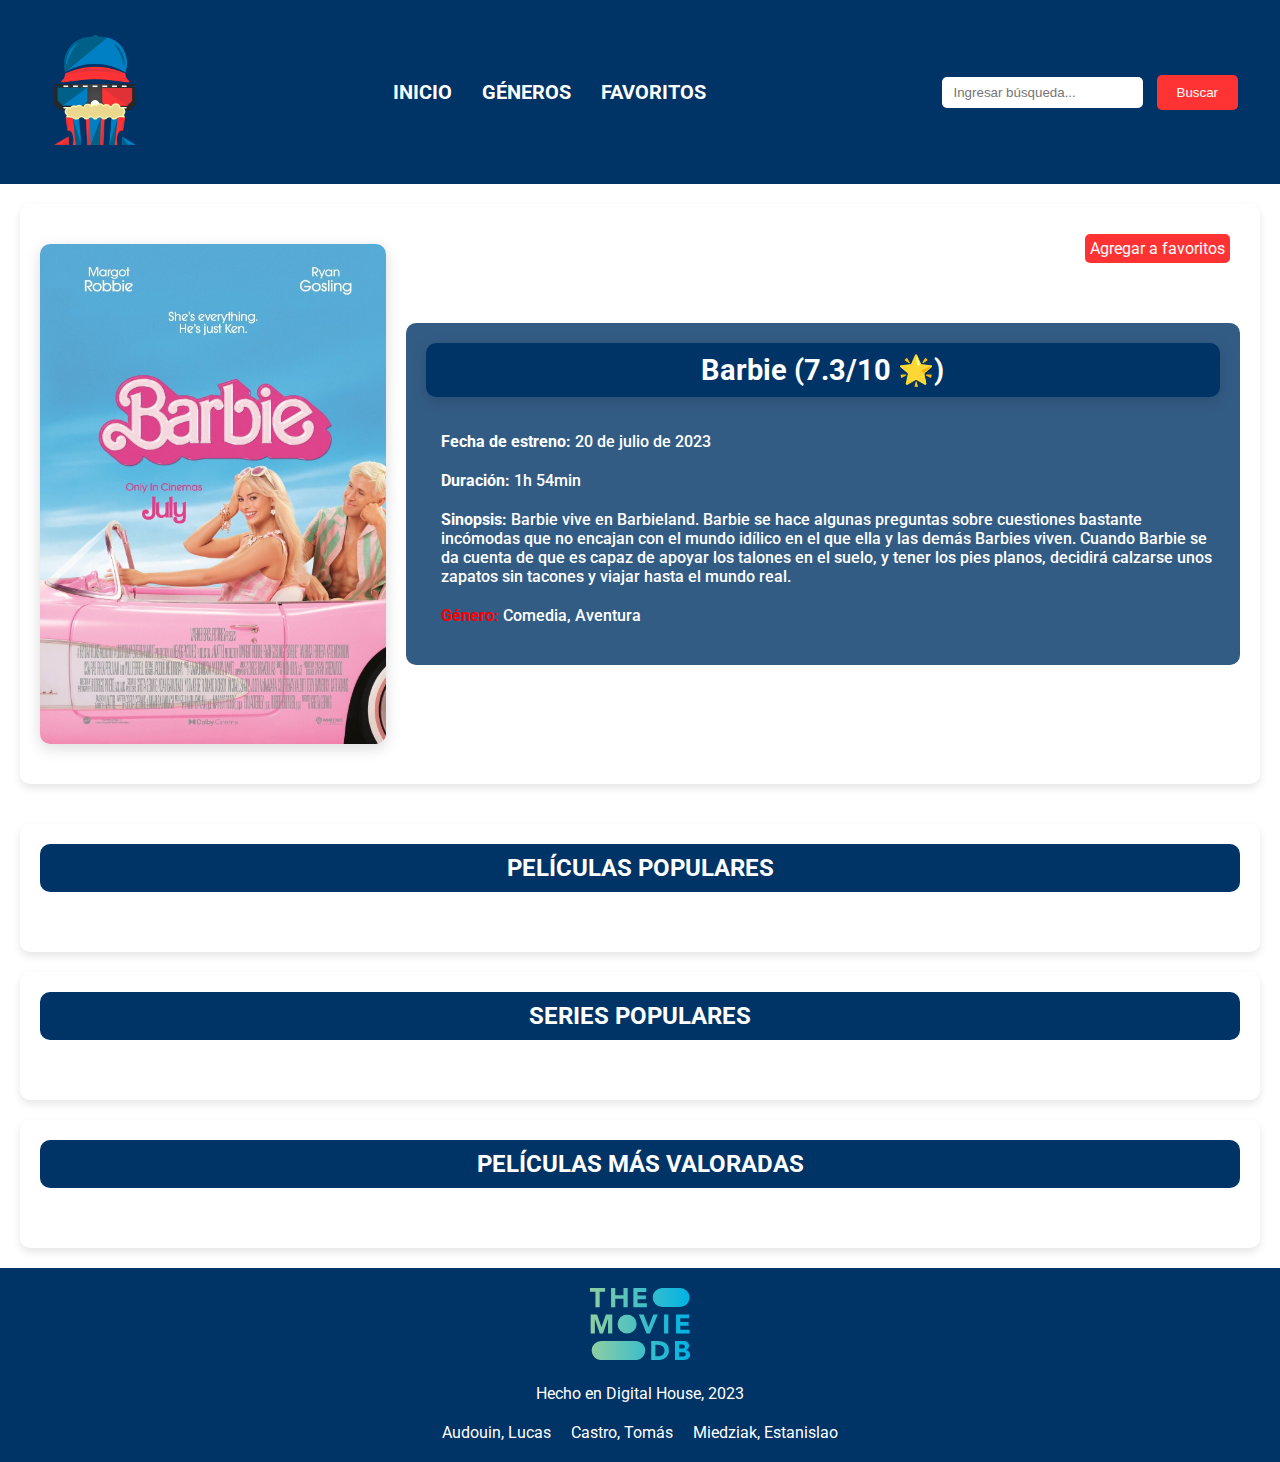
==== commit 23f2d4b7: "Merge branch 'master' of https://github.com/tomicaast/tpintegrador" ====
--- a/index.html
+++ b/index.html
@@ -49,6 +49,114 @@
             </article>
         </div>  
     </div>
+        <div class="contenedormain">
+            <div class="box">
+                <h2>PELÍCULAS POPULARES</h2>
+                <div class="container" id="ppopu">
+                <!-- <article class="peli one">
+                    <h3 class="titulo peli">Barbie</h3>
+                    <p>Fecha de estreno: 20/07/2023</p>
+                    <img src="./img/barbie poster.jpg" alt="Barbie" class="pelimg">
+                    <a href="detail-movie.html"><button type="submit" class="boton">Ver detalle</button></a>
+                </article>
+                <article class="peli two">
+                    <h3 class="titulo peli">Oppenheimer</h3>
+                    <p>Fecha de estreno: 20/07/2023</p>
+                    <img src="./img/oppenheimer.jpeg" alt="Oppenheimer" class="pelimg">
+                    <a href="detail-movie.html"><button type="submit" class="boton">Ver detalle</button></a>
+                </article>
+                <article class="peli three">
+                    <h3 class="titulo peli">Mision Imposible - Sentencia Mortal Parte 1</h3>
+                    <p>Fecha de estreno: 13/07/2023</p>
+                    <img src="./img/mision imposible.jpg" alt="Mision Imposible" class="pelimg">
+                    <a href="detail-movie.html"><button type="submit" class="boton">Ver detalle</button></a>
+                </article>
+                <article class="peli four">
+                    <h3 class="titulo peli">John Wick 4</h3>
+                    <p>Fecha de estreno: 23/04/2023</p>
+                    <img src="./img/john wick 4.jpg" alt="John Wick" class="pelimg">
+                    <a href="detail-movie.html"><button type="submit" class="boton">Ver detalle</button></a>
+                </article>
+                <article class="peli five">
+                    <h3 class="titulo peli">Indiana Jones y el dial del destino</h3>
+                    <p>Fecha de estreno: 29/06/2023</p>
+                    <img src="./img/indy jpd.jpg" alt="Indiana Jones" class="pelimg">
+                    <a href="detail-movie.html"><button type="submit" class="boton">Ver detalle</button></a>
+                </article> -->
+                </div>
+            </div>
+
+            <div class="box">
+                <h2>SERIES POPULARES</h2>
+                <div class="container" id="spopu">
+                <!-- <article class="serie one">
+                    <h3 class="titulo serie">The boys </h3>
+                    <p>Fecha de estreno: 16/7/2019</p>
+                    <img src="./img/the_boys.jpg" alt="The Boys" class="pelimg">
+                    <a href="detail-movie.html"><button type="submit" class="boton">Ver detalle</button></a>
+                </article>
+                <article class="serie two">
+                    <h3 class="titulo serie">Breaking Bad</h3>
+                    <p>Fecha de estreno: 20/1/2008</p>
+                    <img src="./img/breaking_bad.jpg" alt="Breaking Bad" class="pelimg">
+                    <a href="detail-serie.html"><button type="submit" class="boton">Ver detalle</button></a>
+                </article>
+                <article class="serie three">
+                    <h3 class="titulo serie">Friends</h3>
+                    <p>Fecha de estreno: 22/9/1994</p>
+                    <img src="./img/friends.jpg" alt="Friends" class="pelimg">
+                    <a href="detail-serie.html"><button type="submit" class="boton">Ver detalle</button></a>
+                </article>
+                <article class="serie four">
+                    <h3 class="titulo serie">Game Of Thrones</h3>
+                    <p>Fecha de estreno: 17/4/2011</p>
+                    <img src="./img/game_of_thrones.jpg" alt="Game Of Thrones" class="pelimg">
+                    <a href="detail-serie.html"><button type="submit" class="boton">Ver detalle</button></a>
+                </article>
+                <article class="serie five">
+                    <h3 class="titulo serie">Sherlock</h3>
+                    <p>Fecha de estreno: 25/7/2010</p>
+                    <img src="./img/sherlock.jpg" alt="Sherlock" class="pelimg">
+                    <a href="detail-serie.html"><button type="submit" class="boton">Ver detalle</button></a>
+                </article> -->
+                </div>
+            </div>
+            <div class="box pvaloradas">
+                <h2>PELÍCULAS MÁS VALORADAS</h2>
+                <div class="container">
+                <!-- <article class="peli one">
+                    <h3 class="titulo peli">Sueño de Fuga</h3>
+                    <p>Fecha de estreno: 14/10/1994</p>
+                    <img src="./img/shawshank.jpg" alt="Sueño de Fuga" class="pelimg">
+                    <a href="detail-movie.html"><button type="submit" class="boton">Ver detalle</button></a>
+                </article>
+                <article class="peli two">
+                    <h3 class="titulo peli">El Padrino</h3>
+                    <p>Fecha de estreno: 24/3/1972</p>
+                    <img src="./img/godfather.jpg" alt="El Padrino" class="pelimg">
+                    <a href="detail-movie.html"><button type="submit" class="boton">Ver detalle</button></a>
+                </article>
+                <article class="peli three">
+                    <h3 class="titulo peli">Batman: El caballero de la noche</h3>
+                    <p>Fecha de estreno: 18/7/2008</p>
+                    <img src="./img/batman_.jpg" alt="Batman: El caballero de la noche" class="pelimg">
+                    <a href="detail-movie.html"><button type="submit" class="boton">Ver detalle</button></a>
+                </article>
+                <article class="peli four">
+                    <h3 class="titulo peli">El señor de los anillos: El retorno del rey</h3>
+                    <p>Fecha de estreno: 17/12/2003</p>
+                    <img src="./img/the-lord-of-the-rings.jpg" alt="El señor de los anillos: El retorno del rey" class="pelimg">
+                    <a href="detail-movie.html"><button type="submit" class="boton">Ver detalle</button></a>
+                </article>
+                <article class="peli five">
+                    <h3 class="titulo peli">Tiempos violentos</h3>
+                    <p>Fecha de estreno: 14/10/1994</p>
+                    <img src="./img/pulp fiction.jpg" alt="Tiempos Violentos" class="pelimg">
+                    <a href="detail-movie.html"><button type="submit" class="boton">Ver detalle</button></a>
+                </article> -->
+                </div>
+            </div>
+        </div>
     </main>
     <footer>
         <div class="contenedorfooter">
@@ -63,5 +171,6 @@
             </ul>
         </div>
     </footer>
+    <script src="./js/index.js"></script>
 </body>
 </html>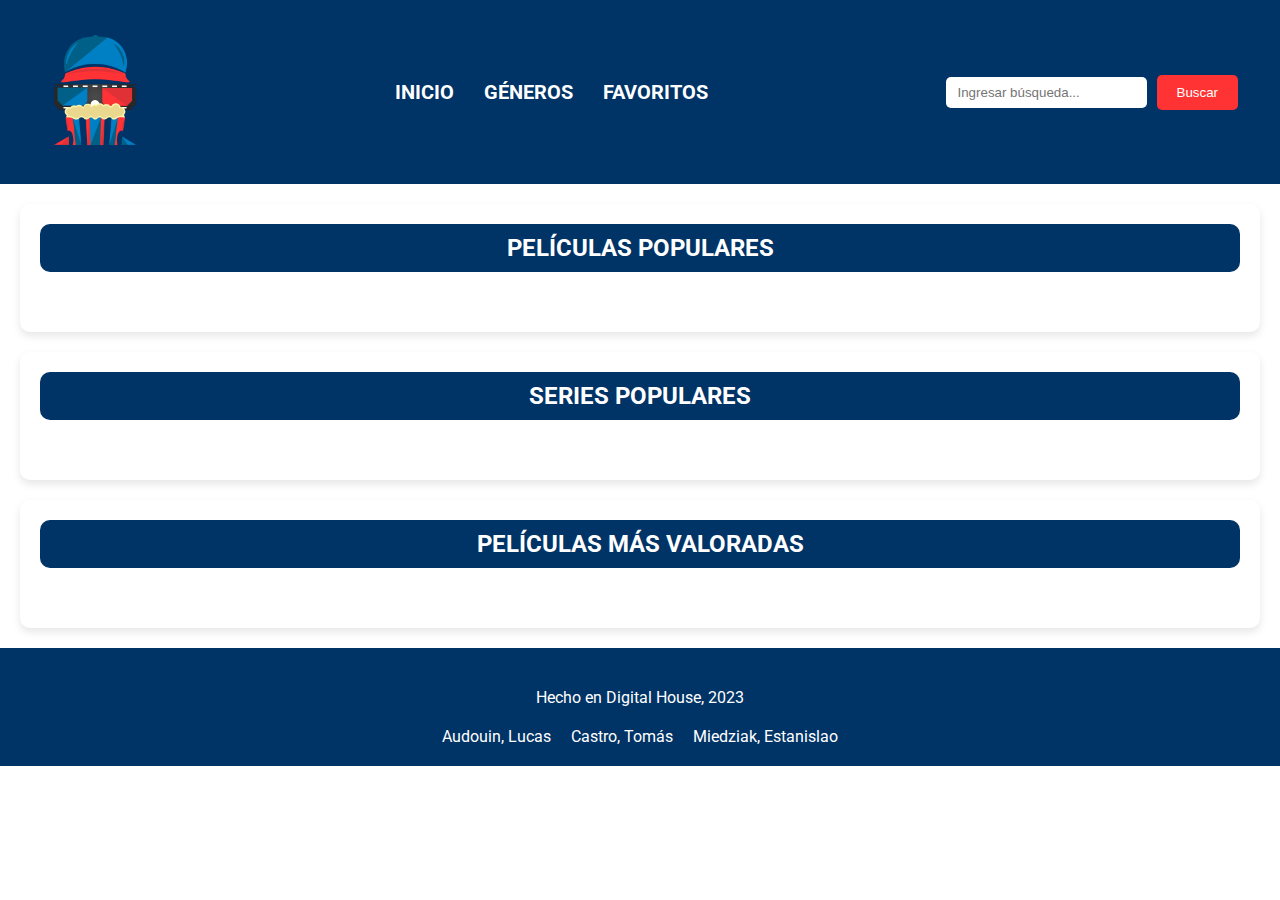
==== commit bfe61b34: "Modifico index, agregandole un id a cada pelicula/serie para hacer el detail" ====
--- a/index.html
+++ b/index.html
@@ -3,7 +3,7 @@
 <head>
     <meta charset="UTF-8">
     <meta name="viewport" content="width=device-width, initial-scale=1.0">
-    <title>Información de película</title>
+    <title>Document</title>
     <link rel="stylesheet" href="./css/styles.css">
     <link rel="preconnect" href="https://fonts.googleapis.com">
     <link rel="preconnect" href="https://fonts.gstatic.com" crossorigin>
@@ -26,29 +26,12 @@
                 </ul>
             </div>
             <div class="barrabusqueda">
-                <form action="search-results.html"><input type="text" name="busqueda" placeholder="Ingresar búsqueda...">
-                    <button type="submit" class="boton">Buscar</button>
-                </form>
+                <form action="search-results.html"><input type="text" name="busqueda" placeholder="Ingresar búsqueda..."></form>
+                <button type="submit" class="boton">Buscar</button>
             </div>
         </div>
     </header>
     <main>
-    <div class="contenedormain">
-        <div class="box">
-            <article class="detail_article">
-                <a href="favorite.html" class="add_fav">Agregar a favoritos</a>
-                <img src="./img/barbie poster.jpg" alt="Portada" class="detail_img">
-                <div class="details">
-                    <h2 class="detail_title">Barbie (7.3/10 🌟)</h2>
-                    <ul>
-                        <li><b>Fecha de estreno:</b> 20 de julio de 2023</li>
-                        <li><b>Duración:</b> 1h 54min</li>
-                        <li><b>Sinopsis:</b> Barbie vive en Barbieland. Barbie se hace algunas preguntas sobre cuestiones bastante incómodas que no encajan con el mundo idílico en el que ella y las demás Barbies viven. Cuando Barbie se da cuenta de que es capaz de apoyar los talones en el suelo, y tener los pies planos, decidirá calzarse unos zapatos sin tacones y viajar hasta el mundo real.</li>
-                        <li><a href="genres.html"><b>Género:</b></a> Comedia, Aventura</li>
-                    </ul>
-            </article>
-        </div>  
-    </div>
         <div class="contenedormain">
             <div class="box">
                 <h2>PELÍCULAS POPULARES</h2>
@@ -123,7 +106,7 @@
             </div>
             <div class="box pvaloradas">
                 <h2>PELÍCULAS MÁS VALORADAS</h2>
-                <div class="container">
+                <div class="container" id="pvalo">
                 <!-- <article class="peli one">
                     <h3 class="titulo peli">Sueño de Fuga</h3>
                     <p>Fecha de estreno: 14/10/1994</p>
@@ -160,9 +143,6 @@
     </main>
     <footer>
         <div class="contenedorfooter">
-            <svg width="100" xmlns="http://www.w3.org/2000/svg" xmlns:xlink="http://www.w3.org/1999/xlink" viewBox="0 0 185.04 133.4">
-                <defs><style>.cls-1{fill:url(#linear-gradient);}</style><linearGradient id="linear-gradient" y1="66.7" x2="185.04" y2="66.7" gradientUnits="userSpaceOnUse"><stop offset="0" stop-color="#90cea1"/><stop offset="0.56" stop-color="#3cbec9"/><stop offset="1" stop-color="#00b3e5"/></linearGradient></defs><title>Asset 4</title><g id="Layer_2" data-name="Layer 2"><g id="Layer_1-2" data-name="Layer 1"><path class="cls-1" d="M51.06,66.7h0A17.67,17.67,0,0,1,68.73,49h-.1A17.67,17.67,0,0,1,86.3,66.7h0A17.67,17.67,0,0,1,68.63,84.37h.1A17.67,17.67,0,0,1,51.06,66.7Zm82.67-31.33h32.9A17.67,17.67,0,0,0,184.3,17.7h0A17.67,17.67,0,0,0,166.63,0h-32.9A17.67,17.67,0,0,0,116.06,17.7h0A17.67,17.67,0,0,0,133.73,35.37Zm-113,98h63.9A17.67,17.67,0,0,0,102.3,115.7h0A17.67,17.67,0,0,0,84.63,98H20.73A17.67,17.67,0,0,0,3.06,115.7h0A17.67,17.67,0,0,0,20.73,133.37Zm83.92-49h6.25L125.5,49h-8.35l-8.9,23.2h-.1L99.4,49H90.5Zm32.45,0h7.8V49h-7.8Zm22.2,0h24.95V77.2H167.1V70h15.35V62.8H167.1V56.2h16.25V49h-24ZM10.1,35.4h7.8V6.9H28V0H0V6.9H10.1ZM39,35.4h7.8V20.1H61.9V35.4h7.8V0H61.9V13.2H46.75V0H39Zm41.25,0h25V28.2H88V21h15.35V13.8H88V7.2h16.25V0h-24Zm-79,49H9V57.25h.1l9,27.15H24l9.3-27.15h.1V84.4h7.8V49H29.45l-8.2,23.1h-.1L13,49H1.2Zm112.09,49H126a24.59,24.59,0,0,0,7.56-1.15,19.52,19.52,0,0,0,6.35-3.37,16.37,16.37,0,0,0,4.37-5.5A16.91,16.91,0,0,0,146,115.8a18.5,18.5,0,0,0-1.68-8.25,15.1,15.1,0,0,0-4.52-5.53A18.55,18.55,0,0,0,133.07,99,33.54,33.54,0,0,0,125,98H113.29Zm7.81-28.2h4.6a17.43,17.43,0,0,1,4.67.62,11.68,11.68,0,0,1,3.88,1.88,9,9,0,0,1,2.62,3.18,9.87,9.87,0,0,1,1,4.52,11.92,11.92,0,0,1-1,5.08,8.69,8.69,0,0,1-2.67,3.34,10.87,10.87,0,0,1-4,1.83,21.57,21.57,0,0,1-5,.55H121.1Zm36.14,28.2h14.5a23.11,23.11,0,0,0,4.73-.5,13.38,13.38,0,0,0,4.27-1.65,9.42,9.42,0,0,0,3.1-3,8.52,8.52,0,0,0,1.2-4.68,9.16,9.16,0,0,0-.55-3.2,7.79,7.79,0,0,0-1.57-2.62,8.38,8.38,0,0,0-2.45-1.85,10,10,0,0,0-3.18-1v-.1a9.28,9.28,0,0,0,4.43-2.82,7.42,7.42,0,0,0,1.67-5,8.34,8.34,0,0,0-1.15-4.65,7.88,7.88,0,0,0-3-2.73,12.9,12.9,0,0,0-4.17-1.3,34.42,34.42,0,0,0-4.63-.32h-13.2Zm7.8-28.8h5.3a10.79,10.79,0,0,1,1.85.17,5.77,5.77,0,0,1,1.7.58,3.33,3.33,0,0,1,1.23,1.13,3.22,3.22,0,0,1,.47,1.82,3.63,3.63,0,0,1-.42,1.8,3.34,3.34,0,0,1-1.13,1.2,4.78,4.78,0,0,1-1.57.65,8.16,8.16,0,0,1-1.78.2H165Zm0,14.15h5.9a15.12,15.12,0,0,1,2.05.15,7.83,7.83,0,0,1,2,.55,4,4,0,0,1,1.58,1.17,3.13,3.13,0,0,1,.62,2,3.71,3.71,0,0,1-.47,1.95,4,4,0,0,1-1.23,1.3,4.78,4.78,0,0,1-1.67.7,8.91,8.91,0,0,1-1.83.2h-7Z"/>
-            </svg>
             <p>Hecho en Digital House, 2023</p>
             <ul>
                 <li>Audouin, Lucas</li>
@@ -171,6 +151,6 @@
             </ul>
         </div>
     </footer>
-    <script src="./js/index.js"></script>
+    <script src="/Users/tomascastro/Desktop/Prog/IntegradorFRepo/js/index.js"></script>
 </body>
 </html>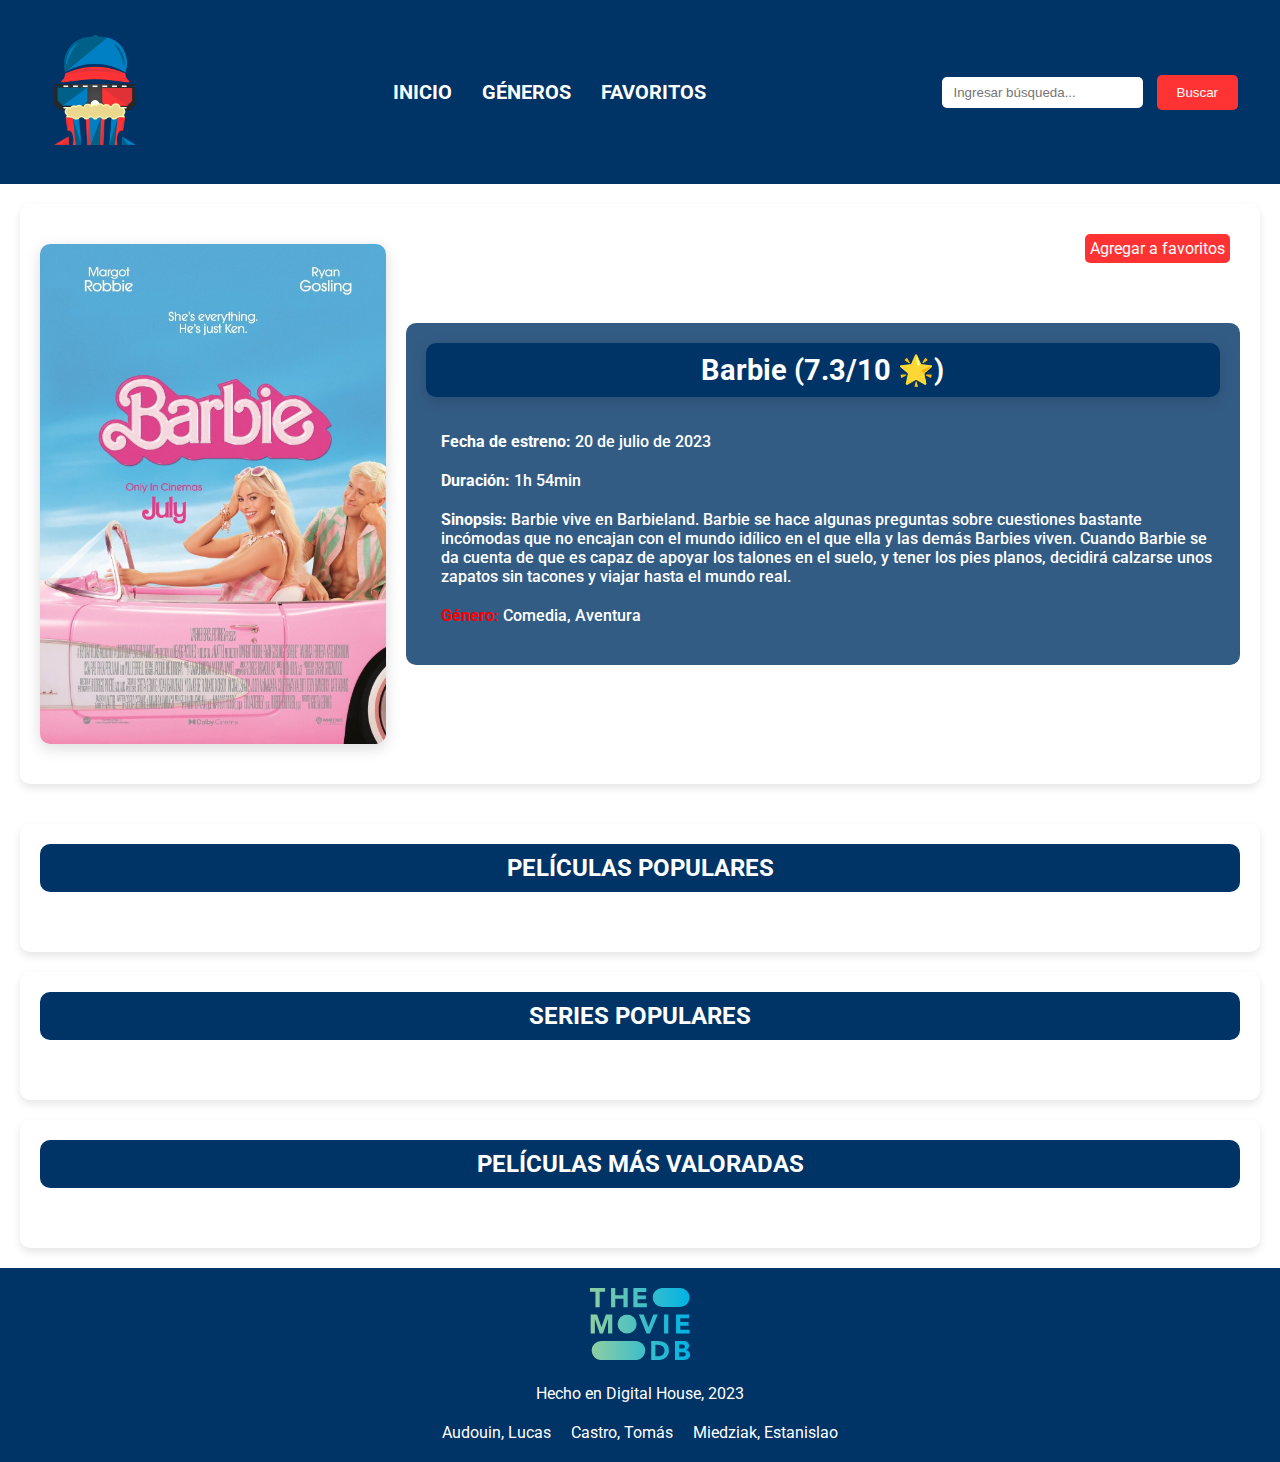
==== commit 4e9d4fc1: "Merge branch 'master' of https://github.com/tomicaast/tpintegrador" ====
--- a/index.html
+++ b/index.html
@@ -3,7 +3,7 @@
 <head>
     <meta charset="UTF-8">
     <meta name="viewport" content="width=device-width, initial-scale=1.0">
-    <title>Document</title>
+    <title>Información de película</title>
     <link rel="stylesheet" href="./css/styles.css">
     <link rel="preconnect" href="https://fonts.googleapis.com">
     <link rel="preconnect" href="https://fonts.gstatic.com" crossorigin>
@@ -26,12 +26,29 @@
                 </ul>
             </div>
             <div class="barrabusqueda">
-                <form action="search-results.html"><input type="text" name="busqueda" placeholder="Ingresar búsqueda..."></form>
-                <button type="submit" class="boton">Buscar</button>
+                <form action="search-results.html"><input type="text" name="busqueda" placeholder="Ingresar búsqueda...">
+                    <button type="submit" class="boton">Buscar</button>
+                </form>
             </div>
         </div>
     </header>
     <main>
+    <div class="contenedormain">
+        <div class="box">
+            <article class="detail_article">
+                <a href="favorite.html" class="add_fav">Agregar a favoritos</a>
+                <img src="./img/barbie poster.jpg" alt="Portada" class="detail_img">
+                <div class="details">
+                    <h2 class="detail_title">Barbie (7.3/10 🌟)</h2>
+                    <ul>
+                        <li><b>Fecha de estreno:</b> 20 de julio de 2023</li>
+                        <li><b>Duración:</b> 1h 54min</li>
+                        <li><b>Sinopsis:</b> Barbie vive en Barbieland. Barbie se hace algunas preguntas sobre cuestiones bastante incómodas que no encajan con el mundo idílico en el que ella y las demás Barbies viven. Cuando Barbie se da cuenta de que es capaz de apoyar los talones en el suelo, y tener los pies planos, decidirá calzarse unos zapatos sin tacones y viajar hasta el mundo real.</li>
+                        <li><a href="genres.html"><b>Género:</b></a> Comedia, Aventura</li>
+                    </ul>
+            </article>
+        </div>  
+    </div>
         <div class="contenedormain">
             <div class="box">
                 <h2>PELÍCULAS POPULARES</h2>
@@ -143,6 +160,9 @@
     </main>
     <footer>
         <div class="contenedorfooter">
+            <svg width="100" xmlns="http://www.w3.org/2000/svg" xmlns:xlink="http://www.w3.org/1999/xlink" viewBox="0 0 185.04 133.4">
+                <defs><style>.cls-1{fill:url(#linear-gradient);}</style><linearGradient id="linear-gradient" y1="66.7" x2="185.04" y2="66.7" gradientUnits="userSpaceOnUse"><stop offset="0" stop-color="#90cea1"/><stop offset="0.56" stop-color="#3cbec9"/><stop offset="1" stop-color="#00b3e5"/></linearGradient></defs><title>Asset 4</title><g id="Layer_2" data-name="Layer 2"><g id="Layer_1-2" data-name="Layer 1"><path class="cls-1" d="M51.06,66.7h0A17.67,17.67,0,0,1,68.73,49h-.1A17.67,17.67,0,0,1,86.3,66.7h0A17.67,17.67,0,0,1,68.63,84.37h.1A17.67,17.67,0,0,1,51.06,66.7Zm82.67-31.33h32.9A17.67,17.67,0,0,0,184.3,17.7h0A17.67,17.67,0,0,0,166.63,0h-32.9A17.67,17.67,0,0,0,116.06,17.7h0A17.67,17.67,0,0,0,133.73,35.37Zm-113,98h63.9A17.67,17.67,0,0,0,102.3,115.7h0A17.67,17.67,0,0,0,84.63,98H20.73A17.67,17.67,0,0,0,3.06,115.7h0A17.67,17.67,0,0,0,20.73,133.37Zm83.92-49h6.25L125.5,49h-8.35l-8.9,23.2h-.1L99.4,49H90.5Zm32.45,0h7.8V49h-7.8Zm22.2,0h24.95V77.2H167.1V70h15.35V62.8H167.1V56.2h16.25V49h-24ZM10.1,35.4h7.8V6.9H28V0H0V6.9H10.1ZM39,35.4h7.8V20.1H61.9V35.4h7.8V0H61.9V13.2H46.75V0H39Zm41.25,0h25V28.2H88V21h15.35V13.8H88V7.2h16.25V0h-24Zm-79,49H9V57.25h.1l9,27.15H24l9.3-27.15h.1V84.4h7.8V49H29.45l-8.2,23.1h-.1L13,49H1.2Zm112.09,49H126a24.59,24.59,0,0,0,7.56-1.15,19.52,19.52,0,0,0,6.35-3.37,16.37,16.37,0,0,0,4.37-5.5A16.91,16.91,0,0,0,146,115.8a18.5,18.5,0,0,0-1.68-8.25,15.1,15.1,0,0,0-4.52-5.53A18.55,18.55,0,0,0,133.07,99,33.54,33.54,0,0,0,125,98H113.29Zm7.81-28.2h4.6a17.43,17.43,0,0,1,4.67.62,11.68,11.68,0,0,1,3.88,1.88,9,9,0,0,1,2.62,3.18,9.87,9.87,0,0,1,1,4.52,11.92,11.92,0,0,1-1,5.08,8.69,8.69,0,0,1-2.67,3.34,10.87,10.87,0,0,1-4,1.83,21.57,21.57,0,0,1-5,.55H121.1Zm36.14,28.2h14.5a23.11,23.11,0,0,0,4.73-.5,13.38,13.38,0,0,0,4.27-1.65,9.42,9.42,0,0,0,3.1-3,8.52,8.52,0,0,0,1.2-4.68,9.16,9.16,0,0,0-.55-3.2,7.79,7.79,0,0,0-1.57-2.62,8.38,8.38,0,0,0-2.45-1.85,10,10,0,0,0-3.18-1v-.1a9.28,9.28,0,0,0,4.43-2.82,7.42,7.42,0,0,0,1.67-5,8.34,8.34,0,0,0-1.15-4.65,7.88,7.88,0,0,0-3-2.73,12.9,12.9,0,0,0-4.17-1.3,34.42,34.42,0,0,0-4.63-.32h-13.2Zm7.8-28.8h5.3a10.79,10.79,0,0,1,1.85.17,5.77,5.77,0,0,1,1.7.58,3.33,3.33,0,0,1,1.23,1.13,3.22,3.22,0,0,1,.47,1.82,3.63,3.63,0,0,1-.42,1.8,3.34,3.34,0,0,1-1.13,1.2,4.78,4.78,0,0,1-1.57.65,8.16,8.16,0,0,1-1.78.2H165Zm0,14.15h5.9a15.12,15.12,0,0,1,2.05.15,7.83,7.83,0,0,1,2,.55,4,4,0,0,1,1.58,1.17,3.13,3.13,0,0,1,.62,2,3.71,3.71,0,0,1-.47,1.95,4,4,0,0,1-1.23,1.3,4.78,4.78,0,0,1-1.67.7,8.91,8.91,0,0,1-1.83.2h-7Z"/>
+            </svg>
             <p>Hecho en Digital House, 2023</p>
             <ul>
                 <li>Audouin, Lucas</li>
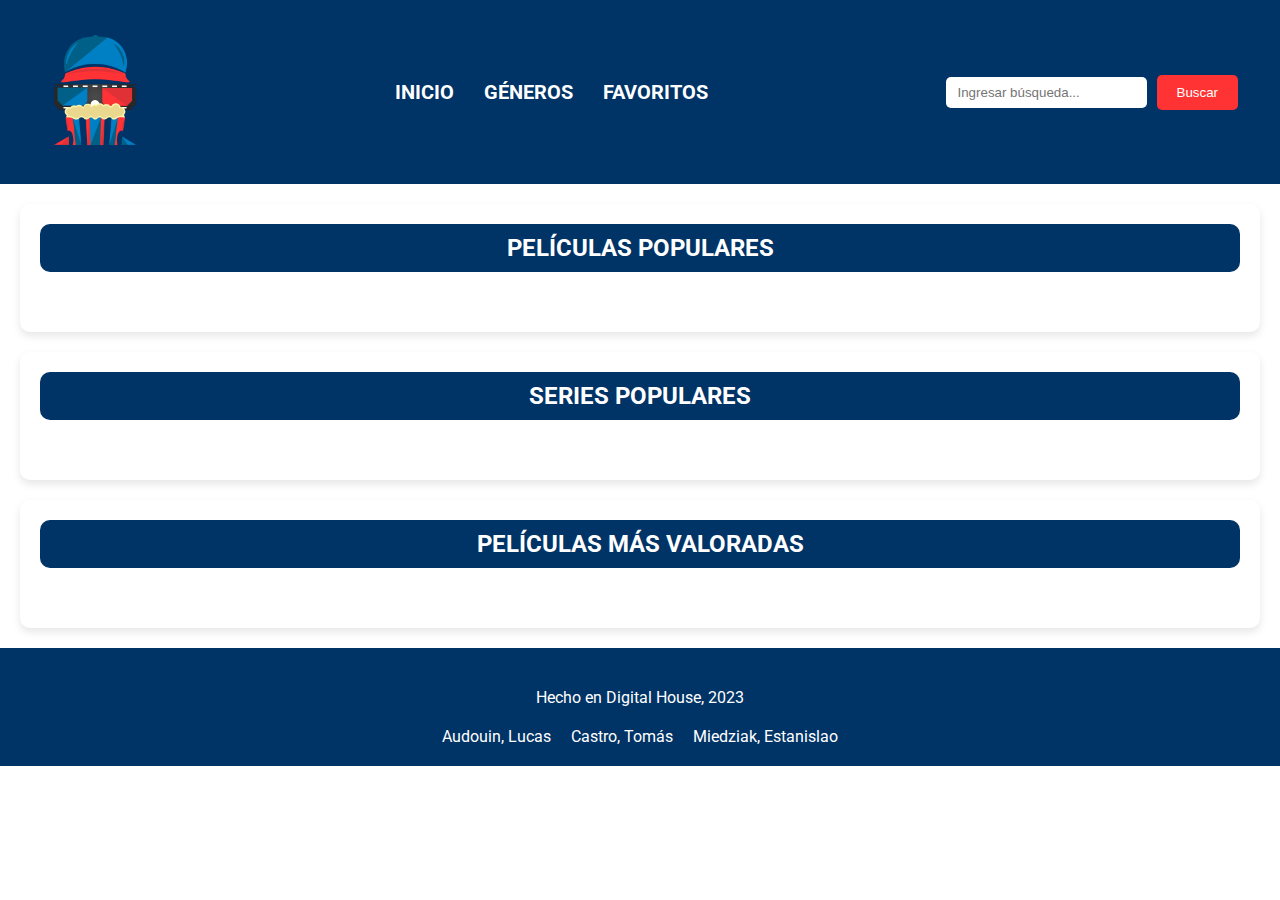
==== commit db86723c: "Arreglo index" ====
--- a/index.html
+++ b/index.html
@@ -3,7 +3,7 @@
 <head>
     <meta charset="UTF-8">
     <meta name="viewport" content="width=device-width, initial-scale=1.0">
-    <title>Información de película</title>
+    <title>Document</title>
     <link rel="stylesheet" href="./css/styles.css">
     <link rel="preconnect" href="https://fonts.googleapis.com">
     <link rel="preconnect" href="https://fonts.gstatic.com" crossorigin>
@@ -26,29 +26,12 @@
                 </ul>
             </div>
             <div class="barrabusqueda">
-                <form action="search-results.html"><input type="text" name="busqueda" placeholder="Ingresar búsqueda...">
-                    <button type="submit" class="boton">Buscar</button>
-                </form>
+                <form action="search-results.html"><input type="text" name="busqueda" placeholder="Ingresar búsqueda..."></form>
+                <button type="submit" class="boton">Buscar</button>
             </div>
         </div>
     </header>
     <main>
-    <div class="contenedormain">
-        <div class="box">
-            <article class="detail_article">
-                <a href="favorite.html" class="add_fav">Agregar a favoritos</a>
-                <img src="./img/barbie poster.jpg" alt="Portada" class="detail_img">
-                <div class="details">
-                    <h2 class="detail_title">Barbie (7.3/10 🌟)</h2>
-                    <ul>
-                        <li><b>Fecha de estreno:</b> 20 de julio de 2023</li>
-                        <li><b>Duración:</b> 1h 54min</li>
-                        <li><b>Sinopsis:</b> Barbie vive en Barbieland. Barbie se hace algunas preguntas sobre cuestiones bastante incómodas que no encajan con el mundo idílico en el que ella y las demás Barbies viven. Cuando Barbie se da cuenta de que es capaz de apoyar los talones en el suelo, y tener los pies planos, decidirá calzarse unos zapatos sin tacones y viajar hasta el mundo real.</li>
-                        <li><a href="genres.html"><b>Género:</b></a> Comedia, Aventura</li>
-                    </ul>
-            </article>
-        </div>  
-    </div>
         <div class="contenedormain">
             <div class="box">
                 <h2>PELÍCULAS POPULARES</h2>
@@ -160,9 +143,6 @@
     </main>
     <footer>
         <div class="contenedorfooter">
-            <svg width="100" xmlns="http://www.w3.org/2000/svg" xmlns:xlink="http://www.w3.org/1999/xlink" viewBox="0 0 185.04 133.4">
-                <defs><style>.cls-1{fill:url(#linear-gradient);}</style><linearGradient id="linear-gradient" y1="66.7" x2="185.04" y2="66.7" gradientUnits="userSpaceOnUse"><stop offset="0" stop-color="#90cea1"/><stop offset="0.56" stop-color="#3cbec9"/><stop offset="1" stop-color="#00b3e5"/></linearGradient></defs><title>Asset 4</title><g id="Layer_2" data-name="Layer 2"><g id="Layer_1-2" data-name="Layer 1"><path class="cls-1" d="M51.06,66.7h0A17.67,17.67,0,0,1,68.73,49h-.1A17.67,17.67,0,0,1,86.3,66.7h0A17.67,17.67,0,0,1,68.63,84.37h.1A17.67,17.67,0,0,1,51.06,66.7Zm82.67-31.33h32.9A17.67,17.67,0,0,0,184.3,17.7h0A17.67,17.67,0,0,0,166.63,0h-32.9A17.67,17.67,0,0,0,116.06,17.7h0A17.67,17.67,0,0,0,133.73,35.37Zm-113,98h63.9A17.67,17.67,0,0,0,102.3,115.7h0A17.67,17.67,0,0,0,84.63,98H20.73A17.67,17.67,0,0,0,3.06,115.7h0A17.67,17.67,0,0,0,20.73,133.37Zm83.92-49h6.25L125.5,49h-8.35l-8.9,23.2h-.1L99.4,49H90.5Zm32.45,0h7.8V49h-7.8Zm22.2,0h24.95V77.2H167.1V70h15.35V62.8H167.1V56.2h16.25V49h-24ZM10.1,35.4h7.8V6.9H28V0H0V6.9H10.1ZM39,35.4h7.8V20.1H61.9V35.4h7.8V0H61.9V13.2H46.75V0H39Zm41.25,0h25V28.2H88V21h15.35V13.8H88V7.2h16.25V0h-24Zm-79,49H9V57.25h.1l9,27.15H24l9.3-27.15h.1V84.4h7.8V49H29.45l-8.2,23.1h-.1L13,49H1.2Zm112.09,49H126a24.59,24.59,0,0,0,7.56-1.15,19.52,19.52,0,0,0,6.35-3.37,16.37,16.37,0,0,0,4.37-5.5A16.91,16.91,0,0,0,146,115.8a18.5,18.5,0,0,0-1.68-8.25,15.1,15.1,0,0,0-4.52-5.53A18.55,18.55,0,0,0,133.07,99,33.54,33.54,0,0,0,125,98H113.29Zm7.81-28.2h4.6a17.43,17.43,0,0,1,4.67.62,11.68,11.68,0,0,1,3.88,1.88,9,9,0,0,1,2.62,3.18,9.87,9.87,0,0,1,1,4.52,11.92,11.92,0,0,1-1,5.08,8.69,8.69,0,0,1-2.67,3.34,10.87,10.87,0,0,1-4,1.83,21.57,21.57,0,0,1-5,.55H121.1Zm36.14,28.2h14.5a23.11,23.11,0,0,0,4.73-.5,13.38,13.38,0,0,0,4.27-1.65,9.42,9.42,0,0,0,3.1-3,8.52,8.52,0,0,0,1.2-4.68,9.16,9.16,0,0,0-.55-3.2,7.79,7.79,0,0,0-1.57-2.62,8.38,8.38,0,0,0-2.45-1.85,10,10,0,0,0-3.18-1v-.1a9.28,9.28,0,0,0,4.43-2.82,7.42,7.42,0,0,0,1.67-5,8.34,8.34,0,0,0-1.15-4.65,7.88,7.88,0,0,0-3-2.73,12.9,12.9,0,0,0-4.17-1.3,34.42,34.42,0,0,0-4.63-.32h-13.2Zm7.8-28.8h5.3a10.79,10.79,0,0,1,1.85.17,5.77,5.77,0,0,1,1.7.58,3.33,3.33,0,0,1,1.23,1.13,3.22,3.22,0,0,1,.47,1.82,3.63,3.63,0,0,1-.42,1.8,3.34,3.34,0,0,1-1.13,1.2,4.78,4.78,0,0,1-1.57.65,8.16,8.16,0,0,1-1.78.2H165Zm0,14.15h5.9a15.12,15.12,0,0,1,2.05.15,7.83,7.83,0,0,1,2,.55,4,4,0,0,1,1.58,1.17,3.13,3.13,0,0,1,.62,2,3.71,3.71,0,0,1-.47,1.95,4,4,0,0,1-1.23,1.3,4.78,4.78,0,0,1-1.67.7,8.91,8.91,0,0,1-1.83.2h-7Z"/>
-            </svg>
             <p>Hecho en Digital House, 2023</p>
             <ul>
                 <li>Audouin, Lucas</li>
